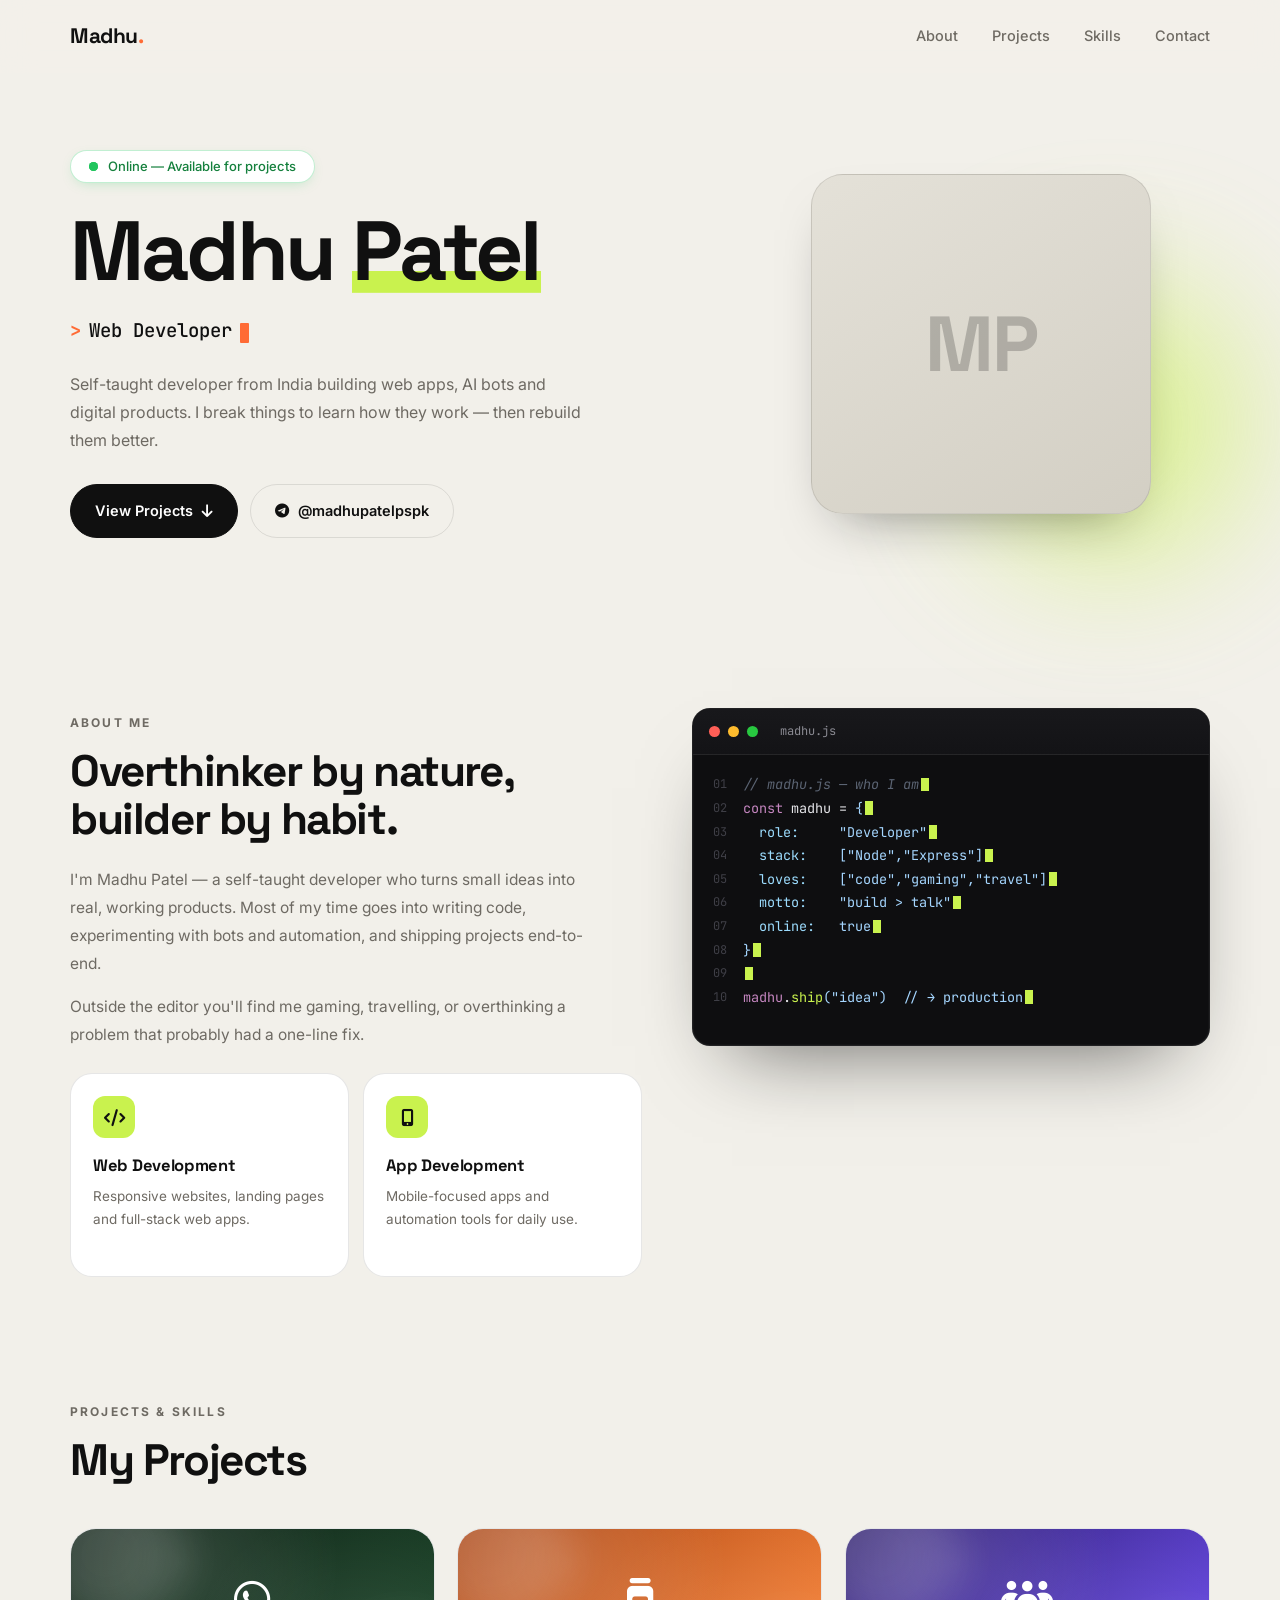
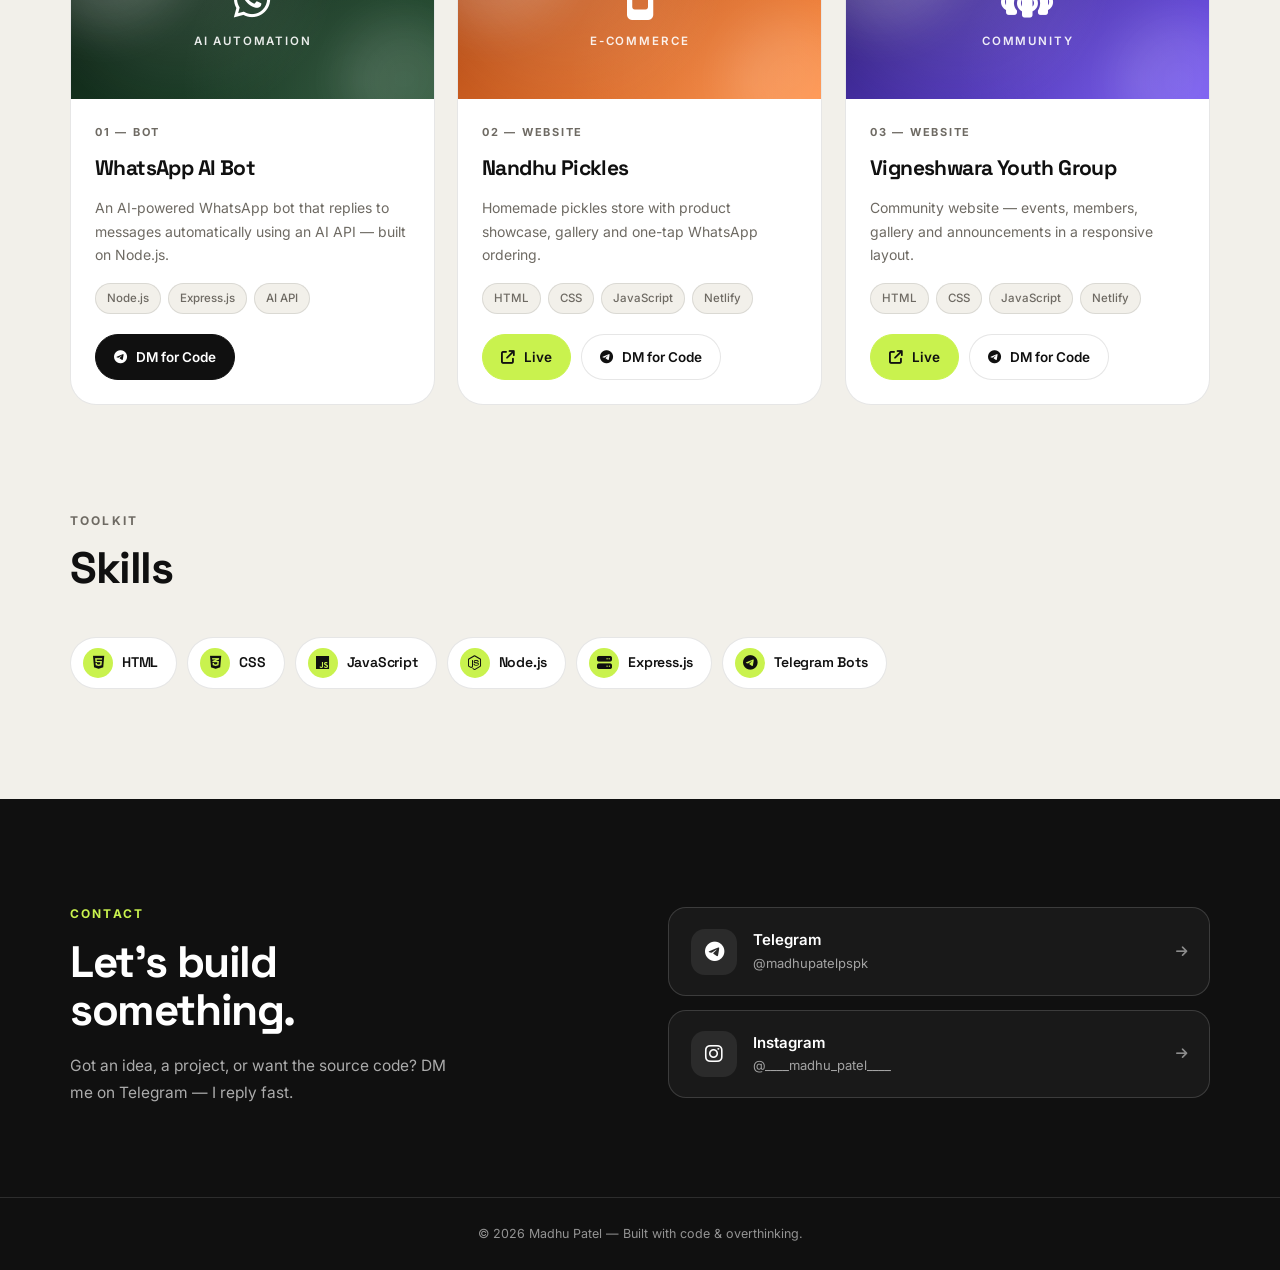
==== index.html @ 4709d191 "Add files via upload" ====
<!DOCTYPE html>
<html lang="en">
<head>
<meta charset="UTF-8">
<meta name="viewport" content="width=device-width, initial-scale=1.0, viewport-fit=cover">

<title>Madhu Patel — Developer & Creator</title>
<meta name="description" content="Madhu Patel — web & app developer from India. Overthinker, hacker, gamer, traveller.">
<meta name="theme-color" content="#0e0e10">

<meta property="og:title" content="Madhu Patel — Developer & Creator">
<meta property="og:description" content="Web & app developer. Overthinker, hacker, gamer, traveller.">
<meta property="og:type" content="website">
<meta name="twitter:card" content="summary_large_image">

<link rel="preconnect" href="https://fonts.googleapis.com">
<link rel="preconnect" href="https://fonts.gstatic.com" crossorigin>
<link href="https://fonts.googleapis.com/css2?family=Inter:wght@400;500;600&family=Space+Grotesk:wght@500;600;700&family=JetBrains+Mono:wght@400;500;700&display=swap" rel="stylesheet">
<link rel="stylesheet" href="https://cdnjs.cloudflare.com/ajax/libs/font-awesome/6.5.2/css/all.min.css">
<link rel="stylesheet" href="style.css">
</head>

<body>

<!-- ================= NAV ================= -->
<header class="nav" id="nav">
  <div class="container nav-inner">
    <a href="#home" class="brand">Madhu<span>.</span></a>

    <nav class="nav-links" aria-label="Main">
      <a href="#about">About</a>
      <a href="#projects">Projects</a>
      <a href="#skills">Skills</a>
      <a href="#contact">Contact</a>
    </nav>

    <button class="nav-toggle" id="navToggle" aria-label="Open menu" aria-expanded="false" aria-controls="mobileMenu">
      <span></span><span></span><span></span>
    </button>
  </div>

  <div class="mobile-menu" id="mobileMenu">
    <div class="container">
      <a href="#about">About</a>
      <a href="#projects">Projects</a>
      <a href="#skills">Skills</a>
      <a href="#contact">Contact</a>
    </div>
  </div>
</header>


<!-- ================= HERO ================= -->
<section class="hero" id="home">
  <div class="container hero-grid">

    <div class="hero-text">
      <span class="status">
        <span class="status-dot" aria-hidden="true"></span>
        <span class="status-text">Online — Available for projects</span>
      </span>

      <h1>Madhu <span class="mark">Patel</span></h1>

      <p class="typewriter-line">
        <span class="prompt">&gt;</span>
        <span class="typed" id="typed"></span><span class="caret" aria-hidden="true"></span>
      </p>

      <p class="bio">
        Self-taught developer from India building web apps, AI bots
        and digital products. I break things to learn how they work —
        then rebuild them better.
      </p>

      <div class="hero-actions">
        <a class="btn btn-primary" href="#projects">
          View Projects <i class="fa-solid fa-arrow-down" aria-hidden="true"></i>
        </a>
        <a class="btn btn-ghost" href="https://t.me/madhupatelpspk" target="_blank" rel="noopener noreferrer">
          <i class="fa-brands fa-telegram" aria-hidden="true"></i>
          @madhupatelpspk
        </a>
      </div>
    </div>

    <div class="hero-photo">
      <div class="photo-frame">
        <span class="photo-initials" aria-hidden="true">MP</span>
        <img src="profile.jpg" alt="Madhu Patel" onerror="this.remove()">
      </div>
      <span class="blob" aria-hidden="true"></span>
    </div>

  </div>
</section>


<!-- ================= ABOUT — EDITOR ILLUSION ================= -->
<section class="about" id="about">
  <div class="container about-grid">

    <div class="about-text">
      <span class="eyebrow">About Me</span>
      <h2>Overthinker by nature,<br>builder by habit.</h2>
      <p>
        I'm Madhu Patel — a self-taught developer who turns small ideas
        into real, working products. Most of my time goes into writing
        code, experimenting with bots and automation, and shipping
        projects end-to-end.
      </p>
      <p>
        Outside the editor you'll find me gaming, travelling, or
        overthinking a problem that probably had a one-line fix.
      </p>

      <div class="dev-cards">
        <div class="dev-card">
          <i class="fa-solid fa-code" aria-hidden="true"></i>
          <h3>Web Development</h3>
          <p>Responsive websites, landing pages and full-stack web apps.</p>
        </div>
        <div class="dev-card">
          <i class="fa-solid fa-mobile-screen-button" aria-hidden="true"></i>
          <h3>App Development</h3>
          <p>Mobile-focused apps and automation tools for daily use.</p>
        </div>
      </div>
    </div>

    <!-- Editor window -->
    <div class="editor" aria-hidden="true">
      <div class="editor-bar">
        <span class="dot red"></span>
        <span class="dot yellow"></span>
        <span class="dot green"></span>
        <span class="editor-file">madhu.js</span>
      </div>
      <div class="editor-body" id="editorBody">
        <!-- lines injected by JS -->
      </div>
    </div>

  </div>
</section>


<!-- ================= PROJECTS ================= -->
<section class="projects" id="projects">
  <div class="container">

    <div class="section-head">
      <span class="eyebrow">Projects &amp; Skills</span>
      <h2>My Projects</h2>
    </div>

    <div class="project-grid">

      <!-- 01 -->
      <article class="project-card tilt">
        <div class="project-preview preview-bot">
          <span class="orb orb-1" aria-hidden="true"></span>
          <span class="orb orb-2" aria-hidden="true"></span>
          <i class="fa-brands fa-whatsapp" aria-hidden="true"></i>
          <span class="preview-tag">AI Automation</span>
        </div>
        <div class="project-body">
          <span class="project-index">01 — BOT</span>
          <h3>WhatsApp AI Bot</h3>
          <p>
            An AI-powered WhatsApp bot that replies to messages
            automatically using an AI API — built on Node.js.
          </p>
          <div class="chips">
            <span>Node.js</span><span>Express.js</span><span>AI API</span>
          </div>
          <div class="project-actions">
            <a class="btn btn-sm btn-primary" href="https://t.me/madhupatelpspk" target="_blank" rel="noopener noreferrer">
              <i class="fa-brands fa-telegram" aria-hidden="true"></i> DM for Code
            </a>
          </div>
        </div>
      </article>

      <!-- 02 -->
      <article class="project-card tilt">
        <div class="project-preview preview-pickle">
          <span class="orb orb-1" aria-hidden="true"></span>
          <span class="orb orb-2" aria-hidden="true"></span>
          <i class="fa-solid fa-jar" aria-hidden="true"></i>
          <span class="preview-tag">E-Commerce</span>
        </div>
        <div class="project-body">
          <span class="project-index">02 — WEBSITE</span>
          <h3>Nandhu Pickles</h3>
          <p>
            Homemade pickles store with product showcase, gallery
            and one-tap WhatsApp ordering.
          </p>
          <div class="chips">
            <span>HTML</span><span>CSS</span><span>JavaScript</span><span>Netlify</span>
          </div>
          <div class="project-actions">
            <a class="btn btn-sm btn-lime" href="https://nandhupickles.netlify.app" target="_blank" rel="noopener noreferrer">
              <i class="fa-solid fa-arrow-up-right-from-square" aria-hidden="true"></i> Live
            </a>
            <a class="btn btn-sm" href="https://t.me/madhupatelpspk" target="_blank" rel="noopener noreferrer">
              <i class="fa-brands fa-telegram" aria-hidden="true"></i> DM for Code
            </a>
          </div>
        </div>
      </article>

      <!-- 03 -->
      <article class="project-card tilt">
        <div class="project-preview preview-vya">
          <span class="orb orb-1" aria-hidden="true"></span>
          <span class="orb orb-2" aria-hidden="true"></span>
          <i class="fa-solid fa-people-group" aria-hidden="true"></i>
          <span class="preview-tag">Community</span>
        </div>
        <div class="project-body">
          <span class="project-index">03 — WEBSITE</span>
          <h3>Vigneshwara Youth Group</h3>
          <p>
            Community website — events, members, gallery and
            announcements in a responsive layout.
          </p>
          <div class="chips">
            <span>HTML</span><span>CSS</span><span>JavaScript</span><span>Netlify</span>
          </div>
          <div class="project-actions">
            <a class="btn btn-sm btn-lime" href="https://teamvya.netlify.app" target="_blank" rel="noopener noreferrer">
              <i class="fa-solid fa-arrow-up-right-from-square" aria-hidden="true"></i> Live
            </a>
            <a class="btn btn-sm" href="https://t.me/madhupatelpspk" target="_blank" rel="noopener noreferrer">
              <i class="fa-brands fa-telegram" aria-hidden="true"></i> DM for Code
            </a>
          </div>
        </div>
      </article>

    </div>
  </div>
</section>


<!-- ================= SKILLS — COMPACT ================= -->
<section class="skills" id="skills">
  <div class="container">

    <div class="section-head">
      <span class="eyebrow">Toolkit</span>
      <h2>Skills</h2>
    </div>

    <div class="skill-row">
      <span class="skill-pill"><i class="fa-brands fa-html5" aria-hidden="true"></i> HTML</span>
      <span class="skill-pill"><i class="fa-brands fa-css3-alt" aria-hidden="true"></i> CSS</span>
      <span class="skill-pill"><i class="fa-brands fa-js" aria-hidden="true"></i> JavaScript</span>
      <span class="skill-pill"><i class="fa-brands fa-node-js" aria-hidden="true"></i> Node.js</span>
      <span class="skill-pill"><i class="fa-solid fa-server" aria-hidden="true"></i> Express.js</span>
      <span class="skill-pill"><i class="fa-brands fa-telegram" aria-hidden="true"></i> Telegram Bots</span>
    </div>

  </div>
</section>


<!-- ================= CONTACT ================= -->
<section class="contact-band" id="contact">
  <div class="container contact-grid">

    <div>
      <span class="eyebrow">Contact</span>
      <h2>Let's build<br>something.</h2>
      <p class="contact-sub">
        Got an idea, a project, or want the source code? DM me on
        Telegram — I reply fast.
      </p>
    </div>

    <div>
      <a class="contact-link" href="https://t.me/madhupatelpspk" target="_blank" rel="noopener noreferrer">
        <i class="fa-brands fa-telegram" aria-hidden="true"></i>
        <span class="contact-meta">
          <strong>Telegram</strong>
          <small>@madhupatelpspk</small>
        </span>
        <i class="fa-solid fa-arrow-right arrow" aria-hidden="true"></i>
      </a>

      <a class="contact-link" href="https://instagram.com/____madhu_patel____" target="_blank" rel="noopener noreferrer">
        <i class="fa-brands fa-instagram" aria-hidden="true"></i>
        <span class="contact-meta">
          <strong>Instagram</strong>
          <small>@____madhu_patel____</small>
        </span>
        <i class="fa-solid fa-arrow-right arrow" aria-hidden="true"></i>
      </a>
    </div>

  </div>

  <footer class="footer">
    <div class="container">
      © 2026 Madhu Patel — Built with code &amp; overthinking.
    </div>
  </footer>
</section>


<script>
/* ================= TYPEWRITER (Hero) ================= */
const typedEl = document.getElementById('typed');
const words = [
  'Web Developer',
  'App Builder',
  'Bot Creator',
  'Automation Nerd',
  'Gamer',
  'Traveller'
];
let wIdx = 0, cIdx = 0, deleting = false;

function typeLoop(){
  const word = words[wIdx];
  if (!deleting){
    typedEl.textContent = word.slice(0, ++cIdx);
    if (cIdx === word.length){
      deleting = true;
      setTimeout(typeLoop, 1400);
      return;
    }
  } else {
    typedEl.textContent = word.slice(0, --cIdx);
    if (cIdx === 0){
      deleting = false;
      wIdx = (wIdx + 1) % words.length;
    }
  }
  setTimeout(typeLoop, deleting ? 45 : 90);
}
typeLoop();


/* ================= EDITOR ILLUSION (About) ================= */
const editorBody = document.getElementById('editorBody');

const editorLines = [
  { type:'cmt',  text:'// madhu.js — who I am' },
  { type:'key',  text:'const', sym:' madhu', op:' = ', val:'{' },
  { type:'pln',  text:'  role:     ' , val:'"Developer"' },
  { type:'pln',  text:'  stack:    ' , val:'["Node","Express"]' },
  { type:'pln',  text:'  loves:    ' , val:'["code","gaming","travel"]' },
  { type:'pln',  text:'  motto:    ' , val:'"build > talk"' },
  { type:'pln',  text:'  online:   ' , val:'true' },
  { type:'val',  text:'}' },
  { type:'cmt',  text:'' },
  { type:'key',  text:'madhu', op:'.', fn:'ship', val:'("idea")  // → production' }
];

let li = 0;

function renderLine(line){
  const el = document.createElement('div');
  el.className = 'line';

  const gutter = document.createElement('span');
  gutter.className = 'gutter';
  gutter.textContent = String(li + 1).padStart(2, '0');
  el.appendChild(gutter);

  const code = document.createElement('span');
  code.className = 'code';

  if (line.type === 'cmt'){
    code.innerHTML = `<span class="c-cmt">${line.text}</span>`;
  } else if (line.type === 'key'){
    code.innerHTML = `<span class="c-key">${line.text}</span>${line.sym||''}${line.op||''}<span class="c-fn">${line.fn||''}</span>${line.val ? `<span class="c-val">${line.val}</span>` : ''}`;
  } else if (line.type === 'val'){
    code.innerHTML = `<span class="c-val">${line.text}</span>`;
  } else {
    code.innerHTML = `<span class="c-var">${line.text}</span>${line.val ? `<span class="c-val">${line.val}</span>` : ''}`;
  }

  el.appendChild(code);
  return el;
}

function typeEditor(){
  if (li >= editorLines.length){
    // restart after pause
    setTimeout(() => {
      editorBody.innerHTML = '';
      li = 0;
      typeEditor();
    }, 3200);
    return;
  }

  const line = editorLines[li];
  const el = renderLine({ ...line, text:'' });
  editorBody.appendChild(el);
  li++;

  const codeSpan = el.querySelector('.code');
  const fullHTML = renderLine(line).querySelector('.code').innerHTML;

  // type char by char (approx)
  let i = 0;
  const speed = line.type === 'cmt' ? 22 : 12;
  function tick(){
    if (i >= fullHTML.length){
      setTimeout(typeEditor, 120);
      return;
    }
    // skip over tags for smooth typing
    const next = fullHTML.indexOf('<', i);
    if (next === i){
      const end = fullHTML.indexOf('>', i);
      i = end + 1;
      codeSpan.innerHTML = fullHTML.slice(0, i);
    } else {
      i = (next === -1) ? fullHTML.length : next;
      codeSpan.innerHTML = fullHTML.slice(0, i);
    }
    setTimeout(tick, speed);
  }
  tick();
}
typeEditor();


/* ================= MOBILE MENU ================= */
const toggle = document.getElementById('navToggle');
const menu   = document.getElementById('mobileMenu');

toggle.addEventListener('click', () => {
  const open = menu.classList.toggle('open');
  toggle.classList.toggle('open', open);
  toggle.setAttribute('aria-expanded', open);
});

menu.querySelectorAll('a').forEach(link => {
  link.addEventListener('click', () => {
    menu.classList.remove('open');
    toggle.classList.remove('open');
    toggle.setAttribute('aria-expanded', 'false');
  });
});


/* ================= NAV SCROLL STATE ================= */
const nav = document.getElementById('nav');
const onScroll = () => nav.classList.toggle('scrolled', window.scrollY > 10);
window.addEventListener('scroll', onScroll, { passive: true });
onScroll();


/* ================= PROJECT CARD MOUSE TILT ================= */
const tilts = document.querySelectorAll('.tilt');
const isFine = window.matchMedia('(hover:hover) and (pointer:fine)').matches;

if (isFine){
  tilts.forEach(card => {
    card.addEventListener('mousemove', (e) => {
      const r = card.getBoundingClientRect();
      const x = (e.clientX - r.left) / r.width  - .5;
      const y = (e.clientY - r.top)  / r.height - .5;
      card.style.transform =
        `perspective(900px) rotateY(${x * 6}deg) rotateX(${-y * 6}deg) translateY(-6px)`;
    });
    card.addEventListener('mouseleave', () => {
      card.style.transform = '';
    });
  });
}
</script>

</body>
</html>
---- style.css ----
/* =========================================================
   Madhu Patel — Portfolio
   Theme: deep ink + warm cream + lime accent
   ========================================================= */

*,*::before,*::after{margin:0;padding:0;box-sizing:border-box}

:root{
  --bg:#f2f0ea;
  --surface:#ffffff;
  --ink:#101010;
  --ink-soft:#1a1a1c;
  --muted:#6e6a63;
  --line:rgba(16,16,16,.10);
  --lime:#c9f24e;
  --orange:#ff6b35;
  --violet:#6c4cf1;
  --green:#22c55e;
  --radius:22px;
  --shadow:0 26px 55px -30px rgba(16,16,16,.5);
  --ease:cubic-bezier(.22,.8,.28,1);
  --mono:'JetBrains Mono',ui-monospace,SFMono-Regular,Menlo,monospace;
}

html{scroll-behavior:smooth;-webkit-text-size-adjust:100%}

body{
  font-family:'Inter',system-ui,-apple-system,sans-serif;
  background:var(--bg);
  color:var(--ink);
  line-height:1.65;
  overflow-x:hidden;
  -webkit-font-smoothing:antialiased;
  -moz-osx-font-smoothing:grayscale;
}

img{max-width:100%;display:block}
a{color:inherit;text-decoration:none}
button{font:inherit;background:none;border:0;color:inherit;cursor:pointer}
ul{list-style:none}

::selection{background:var(--lime);color:var(--ink)}
:focus-visible{outline:2px solid var(--ink);outline-offset:3px;border-radius:8px}

.container{width:min(1140px,92%);margin-inline:auto}
section[id]{scroll-margin-top:90px}

/* ---------- Helpers ---------- */
.eyebrow{
  display:inline-block;
  font-size:12px;
  font-weight:700;
  letter-spacing:.18em;
  text-transform:uppercase;
  color:var(--muted);
  margin-bottom:14px;
}
.section-head{margin-bottom:44px;max-width:640px}
.section-head h2,
.about-text h2,
.contact-band h2{
  font-family:'Space Grotesk',sans-serif;
  font-weight:700;
  letter-spacing:-1.4px;
  line-height:1.1;
  font-size:clamp(28px,4.4vw,44px);
}

/* =========================================================
   NAVBAR
   ========================================================= */
.nav{
  position:fixed;top:0;left:0;right:0;z-index:1000;
  background:rgba(242,240,234,.85);
  backdrop-filter:blur(16px) saturate(160%);
  -webkit-backdrop-filter:blur(16px) saturate(160%);
  border-bottom:1px solid transparent;
  transition:border-color .3s var(--ease);
  padding-top:env(safe-area-inset-top);
}
.nav.scrolled{border-bottom-color:var(--line)}
.nav-inner{height:72px;display:flex;align-items:center;justify-content:space-between}

.brand{
  font-family:'Space Grotesk',sans-serif;
  font-size:21px;font-weight:700;letter-spacing:-.5px;
}
.brand span{color:var(--orange)}

.nav-links{display:flex;gap:34px}
.nav-links a{
  position:relative;font-size:14.5px;font-weight:500;color:var(--muted);
  transition:color .25s var(--ease);
}
.nav-links a::after{
  content:"";position:absolute;left:0;bottom:-5px;
  width:0;height:2px;background:var(--ink);border-radius:2px;
  transition:width .3s var(--ease);
}
.nav-links a:hover{color:var(--ink)}
.nav-links a:hover::after{width:100%}

.nav-toggle{
  display:none;width:44px;height:44px;border-radius:12px;
  border:1px solid var(--line);background:var(--surface);
  position:relative;-webkit-tap-highlight-color:transparent;
}
.nav-toggle span{
  position:absolute;left:12px;width:20px;height:2px;
  background:var(--ink);border-radius:2px;transition:.3s var(--ease);
}
.nav-toggle span:nth-child(1){top:16px}
.nav-toggle span:nth-child(2){top:21px}
.nav-toggle span:nth-child(3){top:26px}
.nav-toggle.open span:nth-child(1){top:21px;transform:rotate(45deg)}
.nav-toggle.open span:nth-child(2){opacity:0}
.nav-toggle.open span:nth-child(3){top:21px;transform:rotate(-45deg)}

.mobile-menu{
  display:none;border-top:1px solid var(--line);
  background:rgba(242,240,234,.98);padding:8px 0 16px;
}
.mobile-menu.open{display:block}
.mobile-menu a{
  display:block;padding:14px 0;font-size:16px;font-weight:500;
  border-bottom:1px solid var(--line);
}
.mobile-menu a:last-child{border-bottom:0}

/* =========================================================
   HERO
   ========================================================= */
.hero{padding:150px 0 90px}

.hero-grid{
  display:grid;grid-template-columns:1.15fr .85fr;
  gap:60px;align-items:center;
}

.status{
  display:inline-flex;align-items:center;gap:10px;
  padding:9px 18px;border:1px solid rgba(34,197,94,.28);
  border-radius:999px;background:#fff;
  font-size:13px;font-weight:500;color:#15803d;
  margin-bottom:26px;
  box-shadow:0 4px 14px -6px rgba(34,197,94,.35);
}
.status-dot{
  position:relative;width:9px;height:9px;border-radius:50%;
  background:var(--green);flex-shrink:0;
}
.status-dot::after{
  content:"";position:absolute;inset:0;border-radius:50%;
  background:var(--green);
  animation:ping 1.8s cubic-bezier(0,0,.2,1) infinite;
}
@keyframes ping{
  0%{transform:scale(1);opacity:.7}
  75%,100%{transform:scale(2.6);opacity:0}
}
.status-text{line-height:1;white-space:nowrap}

.hero h1{
  font-family:'Space Grotesk',sans-serif;
  font-size:clamp(44px,8vw,84px);
  font-weight:700;line-height:1;letter-spacing:-3px;
}
.mark{
  background-image:linear-gradient(var(--lime),var(--lime));
  background-repeat:no-repeat;
  background-size:100% .26em;
  background-position:0 86%;
  padding-right:2px;
}

/* ---------- Typewriter line ---------- */
.typewriter-line{
  margin-top:22px;
  font-family:var(--mono);
  font-size:clamp(15px,2.2vw,19px);
  font-weight:500;
  color:var(--ink);
  display:flex;align-items:center;gap:8px;
  min-height:1.5em;
}
.typewriter-line .prompt{color:var(--orange);font-weight:700}
.typed{color:var(--ink)}
.caret{
  display:inline-block;width:9px;height:1.05em;
  background:var(--orange);border-radius:1px;
  animation:blink 1s step-end infinite;
  translate:0 2px;
}
@keyframes blink{
  0%,50%{opacity:1}
  51%,100%{opacity:0}
}

.bio{
  margin-top:24px;max-width:520px;color:var(--muted);
  font-size:16px;line-height:1.75;
}

.hero-actions{display:flex;flex-wrap:wrap;gap:12px;margin-top:30px}

/* ---------- Buttons ---------- */
.btn{
  display:inline-flex;align-items:center;justify-content:center;gap:9px;
  padding:14px 24px;border-radius:999px;
  border:1px solid var(--line);background:var(--surface);
  color:var(--ink);font-size:14.5px;font-weight:600;
  transition:.28s var(--ease);
  -webkit-tap-highlight-color:transparent;
}
.btn:hover{transform:translateY(-3px);box-shadow:var(--shadow)}
.btn:active{transform:translateY(-1px)}
.btn-primary{background:var(--ink);color:#fff;border-color:var(--ink)}
.btn-lime{background:var(--lime);color:var(--ink);border-color:var(--lime)}
.btn-ghost{background:transparent}
.btn-sm{padding:11px 18px;font-size:13.5px}

/* ---------- Photo ---------- */
.hero-photo{position:relative;display:grid;place-items:center}
.photo-frame{
  position:relative;width:100%;max-width:340px;aspect-ratio:1/1;
  border-radius:32px;overflow:hidden;
  background:linear-gradient(150deg,#e4e1d8,#d3cfc4);
  border:1px solid var(--line);box-shadow:var(--shadow);z-index:2;
}
.photo-frame img{
  position:relative;z-index:2;width:100%;height:100%;object-fit:cover;
}
.photo-initials{
  position:absolute;inset:0;display:grid;place-items:center;
  font-family:'Space Grotesk',sans-serif;
  font-size:78px;font-weight:700;
  color:rgba(16,16,16,.22);letter-spacing:-2px;z-index:1;
}
.blob{
  position:absolute;width:280px;height:280px;
  right:-40px;bottom:-50px;background:var(--lime);
  border-radius:50%;filter:blur(70px);opacity:.55;z-index:1;
}

/* =========================================================
   ABOUT + EDITOR
   ========================================================= */
.about{padding:80px 0 100px}

.about-grid{
  display:grid;grid-template-columns:1.05fr .95fr;
  gap:50px;align-items:start;
}

.about-text h2{margin-bottom:22px}
.about-text p{
  color:var(--muted);margin-bottom:16px;
  font-size:15.5px;line-height:1.8;max-width:520px;
}
.about-text p:last-of-type{margin-bottom:24px}

.dev-cards{display:grid;grid-template-columns:1fr 1fr;gap:14px}

.dev-card{
  background:var(--surface);border:1px solid var(--line);
  border-radius:var(--radius);padding:22px;
  transition:.32s var(--ease);
}
.dev-card:hover{
  transform:translateY(-6px);box-shadow:var(--shadow);
  border-color:rgba(16,16,16,.22);
}
.dev-card i{
  width:42px;height:42px;display:grid;place-items:center;
  border-radius:12px;background:var(--lime);color:var(--ink);
  font-size:17px;margin-bottom:14px;
}
.dev-card h3{
  font-family:'Space Grotesk',sans-serif;
  font-size:16.5px;letter-spacing:-.3px;margin-bottom:6px;
}
.dev-card p{color:var(--muted);font-size:13.5px;line-height:1.65}

/* ---------- Editor window ---------- */
.editor{
  border-radius:18px;
  background:#0e0e10;
  border:1px solid rgba(255,255,255,.08);
  box-shadow:0 40px 80px -40px rgba(0,0,0,.6), 0 0 0 1px rgba(255,255,255,.02) inset;
  overflow:hidden;
  font-family:var(--mono);
  font-size:13.5px;
  line-height:1.75;
  position:relative;
}

.editor-bar{
  display:flex;align-items:center;gap:8px;
  padding:12px 16px;
  background:linear-gradient(180deg,#18181b,#131316);
  border-bottom:1px solid rgba(255,255,255,.06);
}
.editor-bar .dot{width:11px;height:11px;border-radius:50%}
.editor-bar .red{background:#ff5f57}
.editor-bar .yellow{background:#febc2e}
.editor-bar .green{background:#28c840}
.editor-file{
  margin-left:14px;font-size:12px;color:#8a8a92;
  font-family:var(--mono);
}

.editor-body{
  padding:18px 20px 22px;
  min-height:290px;
  color:#e6e6ea;
  overflow:hidden;
}
.editor-body .line{
  display:flex;gap:16px;
  white-space:pre-wrap;word-break:break-word;
}
.editor-body .gutter{
  color:#3f3f47;user-select:none;flex-shrink:0;
  font-size:12px;line-height:1.85;
}
.editor-body .code{color:#e6e6ea;flex:1}

/* token colors */
.c-cmt{color:#5b6473;font-style:italic}
.c-key{color:#c586c0}
.c-fn {color:#c9f24e}
.c-val{color:#a5d6ff}
.c-var{color:#9cdcfe}

/* blinking cursor inside editor */
.editor-body .code::after{
  content:"";
  display:inline-block;width:8px;height:1em;
  background:#c9f24e;margin-left:2px;
  vertical-align:-2px;
  animation:blink 1s step-end infinite;
}

/* =========================================================
   PROJECTS
   ========================================================= */
.projects{padding:20px 0 100px}

.project-grid{
  display:grid;
  grid-template-columns:repeat(auto-fit,minmax(300px,1fr));
  gap:22px;
}

.project-card{
  display:flex;flex-direction:column;
  background:var(--surface);
  border:1px solid var(--line);
  border-radius:26px;overflow:hidden;
  transition:transform .35s var(--ease), box-shadow .35s var(--ease), border-color .35s var(--ease);
  will-change:transform;
}
.project-card:hover{
  box-shadow:var(--shadow);
  border-color:rgba(16,16,16,.2);
}

/* ---------- Animated preview ---------- */
.project-preview{
  height:170px;
  display:flex;flex-direction:column;
  align-items:center;justify-content:center;
  gap:12px;color:#fff;
  position:relative;overflow:hidden;
  isolation:isolate;
}
.preview-bot    {background:linear-gradient(140deg,#0d1f14,#1e4a2c)}
.preview-pickle {background:linear-gradient(140deg,#a8410f,#ff8a3d)}
.preview-vya    {background:linear-gradient(140deg,#2a1a6b,#6c4cf1)}

.project-preview i{
  font-size:42px;position:relative;z-index:3;
  animation:float 3.4s ease-in-out infinite;
}
.preview-tag{
  position:relative;z-index:3;
  font-size:11.5px;font-weight:600;
  letter-spacing:.16em;text-transform:uppercase;
  opacity:.9;
}

/* animated orbs */
.orb{
  position:absolute;border-radius:50%;
  filter:blur(22px);opacity:.55;
  pointer-events:none;z-index:1;
}
.orb-1{
  width:150px;height:150px;background:rgba(255,255,255,.32);
  top:-50px;left:-40px;
  animation:floatA 8s ease-in-out infinite;
}
.orb-2{
  width:120px;height:120px;background:rgba(255,255,255,.20);
  bottom:-40px;right:-30px;
  animation:floatB 7s ease-in-out infinite;
}
.project-preview::before{
  content:"";position:absolute;inset:0;z-index:2;
  background:
    radial-gradient(circle at 30% 20%, rgba(255,255,255,.14), transparent 55%),
    radial-gradient(circle at 80% 90%, rgba(255,255,255,.10), transparent 55%);
}

@keyframes float{
  0%,100%{transform:translateY(0)}
  50%{transform:translateY(-6px)}
}
@keyframes floatA{
  0%,100%{transform:translate(0,0) scale(1)}
  50%{transform:translate(24px,18px) scale(1.14)}
}
@keyframes floatB{
  0%,100%{transform:translate(0,0) scale(1)}
  50%{transform:translate(-22px,-16px) scale(1.1)}
}

.project-body{
  padding:24px;display:flex;flex-direction:column;flex:1;
}
.project-index{
  font-size:11px;font-weight:700;letter-spacing:.16em;
  text-transform:uppercase;color:var(--muted);
}
.project-body h3{
  font-family:'Space Grotesk',sans-serif;
  font-size:21px;letter-spacing:-.6px;margin:10px 0;
}
.project-body p{
  color:var(--muted);font-size:14px;line-height:1.7;
  margin-bottom:16px;
}

.chips{display:flex;flex-wrap:wrap;gap:7px;margin-bottom:20px}
.chips span{
  padding:5px 11px;border-radius:999px;
  background:var(--bg);border:1px solid var(--line);
  font-size:11.5px;font-weight:500;color:var(--muted);
}

.project-actions{
  display:flex;flex-wrap:wrap;gap:10px;margin-top:auto;
}

/* =========================================================
   SKILLS — COMPACT PILLS
   ========================================================= */
.skills{padding:0 0 110px}

.skill-row{
  display:flex;flex-wrap:wrap;gap:10px;
}

.skill-pill{
  display:inline-flex;align-items:center;gap:9px;
  padding:10px 18px 10px 12px;
  background:var(--surface);
  border:1px solid var(--line);
  border-radius:999px;
  font-family:'Space Grotesk',sans-serif;
  font-size:14px;font-weight:600;
  letter-spacing:-.2px;
  color:var(--ink);
  transition:.28s var(--ease);
  -webkit-tap-highlight-color:transparent;
}
.skill-pill i{
  width:30px;height:30px;
  display:grid;place-items:center;
  border-radius:50%;
  background:var(--lime);color:var(--ink);
  font-size:15px;
  transition:.28s var(--ease);
}
.skill-pill:hover{
  transform:translateY(-3px);
  border-color:rgba(16,16,16,.25);
  box-shadow:0 14px 30px -18px rgba(16,16,16,.5);
}
.skill-pill:hover i{transform:rotate(-10deg) scale(1.08)}

/* =========================================================
   CONTACT
   ========================================================= */
.contact-band{background:var(--ink);color:#fff;padding:100px 0 0}
.contact-band .eyebrow{color:var(--lime)}
.contact-band h2{margin-bottom:18px}
.contact-sub{
  color:rgba(255,255,255,.65);max-width:380px;
  font-size:15.5px;line-height:1.75;
}

.contact-grid{
  display:grid;grid-template-columns:1fr 1fr;
  gap:56px;align-items:center;padding-bottom:90px;
}

.contact-link{
  display:flex;align-items:center;gap:16px;
  padding:20px 22px;
  border:1px solid rgba(255,255,255,.15);
  border-radius:18px;background:rgba(255,255,255,.04);
  transition:.3s var(--ease);
  -webkit-tap-highlight-color:transparent;
}
.contact-link + .contact-link{margin-top:14px}
.contact-link > i:first-child{
  width:46px;height:46px;flex-shrink:0;
  display:grid;place-items:center;border-radius:14px;
  background:rgba(255,255,255,.08);font-size:20px;
  transition:.3s var(--ease);
}
.contact-meta{display:flex;flex-direction:column;flex:1;min-width:0}
.contact-meta strong{font-size:15px;font-weight:600}
.contact-meta small{
  color:rgba(255,255,255,.6);font-size:13px;
  overflow:hidden;text-overflow:ellipsis;white-space:nowrap;
}
.contact-link .arrow{
  font-size:13px;opacity:.5;transition:.3s var(--ease);
}
.contact-link:hover{
  background:var(--lime);border-color:var(--lime);
  color:var(--ink);transform:translateX(6px);
}
.contact-link:hover > i:first-child{background:rgba(16,16,16,.1)}
.contact-link:hover .contact-meta small{color:rgba(16,16,16,.7)}
.contact-link:hover .arrow{opacity:1;transform:translateX(3px)}

.footer{
  border-top:1px solid rgba(255,255,255,.12);
  padding:26px 0 calc(26px + env(safe-area-inset-bottom));
  text-align:center;font-size:12.5px;
  color:rgba(255,255,255,.55);
}

/* =========================================================
   RESPONSIVE
   ========================================================= */
@media (max-width:980px){
  .hero{padding:130px 0 70px}
  .hero-grid{grid-template-columns:1fr;gap:44px}
  .hero-photo{order:-1}
  .photo-frame{max-width:260px;border-radius:26px}
  .photo-initials{font-size:64px}
  .blob{width:220px;height:220px;right:-30px;bottom:-40px}
  .hero h1{letter-spacing:-2px}
  .bio{font-size:15.5px}

  .about{padding:60px 0 80px}
  .about-grid{grid-template-columns:1fr;gap:36px}

  .contact-grid{grid-template-columns:1fr;gap:36px;padding-bottom:70px}
  .contact-sub{max-width:none}
}

@media (max-width:820px){
  .nav-links{display:none}
  .nav-toggle{display:block}
  .section-head h2,
  .about-text h2,
  .contact-band h2{letter-spacing:-1px}
}

@media (max-width:560px){
  .container{width:92%}

  .hero{padding:112px 0 56px}
  .hero-grid{gap:34px}
  .hero h1{font-size:44px;letter-spacing:-1.8px}
  .hero-actions{flex-direction:column;align-items:stretch}
  .hero-actions .btn{width:100%}

  .status{font-size:12px;padding:8px 15px;margin-bottom:20px}
  .status-text{font-size:11.5px}

  .typewriter-line{font-size:15px;margin-top:18px}
  .bio{font-size:15px;margin-top:20px}

  .section-head h2,
  .about-text h2,
  .contact-band h2{font-size:28px}
  .eyebrow{font-size:11px}
  .section-head{margin-bottom:32px}

  .about{padding:56px 0 64px}
  .about-text p{font-size:15px}
  .dev-cards{grid-template-columns:1fr}

  /* smaller editor on mobile */
  .editor{font-size:12px;border-radius:14px}
  .editor-body{padding:14px 14px 18px;min-height:250px}
  .editor-body .gutter{font-size:11px;gap:10px}
  .editor-body .line{gap:10px}
  .editor-bar{padding:10px 12px}
  .editor-bar .dot{width:9px;height:9px}
  .editor-file{font-size:11px;margin-left:10px}

  .projects{padding:0 0 64px}
  .project-grid{gap:16px}
  .project-preview{height:140px}
  .project-preview i{font-size:36px}
  .project-body{padding:20px}
  .project-body h3{font-size:19px}
  .project-body p{font-size:13.5px}
  .project-actions{flex-direction:column}
  .project-actions .btn{width:100%}

  .skills{padding:0 0 72px}
  .skill-row{gap:8px}
  .skill-pill{font-size:13px;padding:8px 15px 8px 10px;gap:8px}
  .skill-pill i{width:26px;height:26px;font-size:13px}

  .contact-band{padding:72px 0 0}
  .contact-link{padding:18px}
  .contact-meta strong{font-size:14.5px}
  .contact-meta small{font-size:12.5px}

  .footer{font-size:12px}
}

@media (max-width:380px){
  .hero h1{font-size:38px}
  .hero-actions .btn{padding:13px 20px;font-size:14px}
  .typewriter-line{font-size:14px}
  .skill-pill{font-size:12.5px;padding:7px 13px 7px 9px}
  .skill-pill i{width:24px;height:24px;font-size:12px}
}

/* =========================================================
   REDUCED MOTION
   ========================================================= */
@media (prefers-reduced-motion: reduce){
  *,*::before,*::after{
    animation-duration:.01ms !important;
    animation-iteration-count:1 !important;
    transition-duration:.01ms !important;
    scroll-behavior:auto !important;
  }
  .caret,
  .editor-body .code::after,
  .project-preview i,
  .orb,
  .status-dot::after{animation:none !important}
}
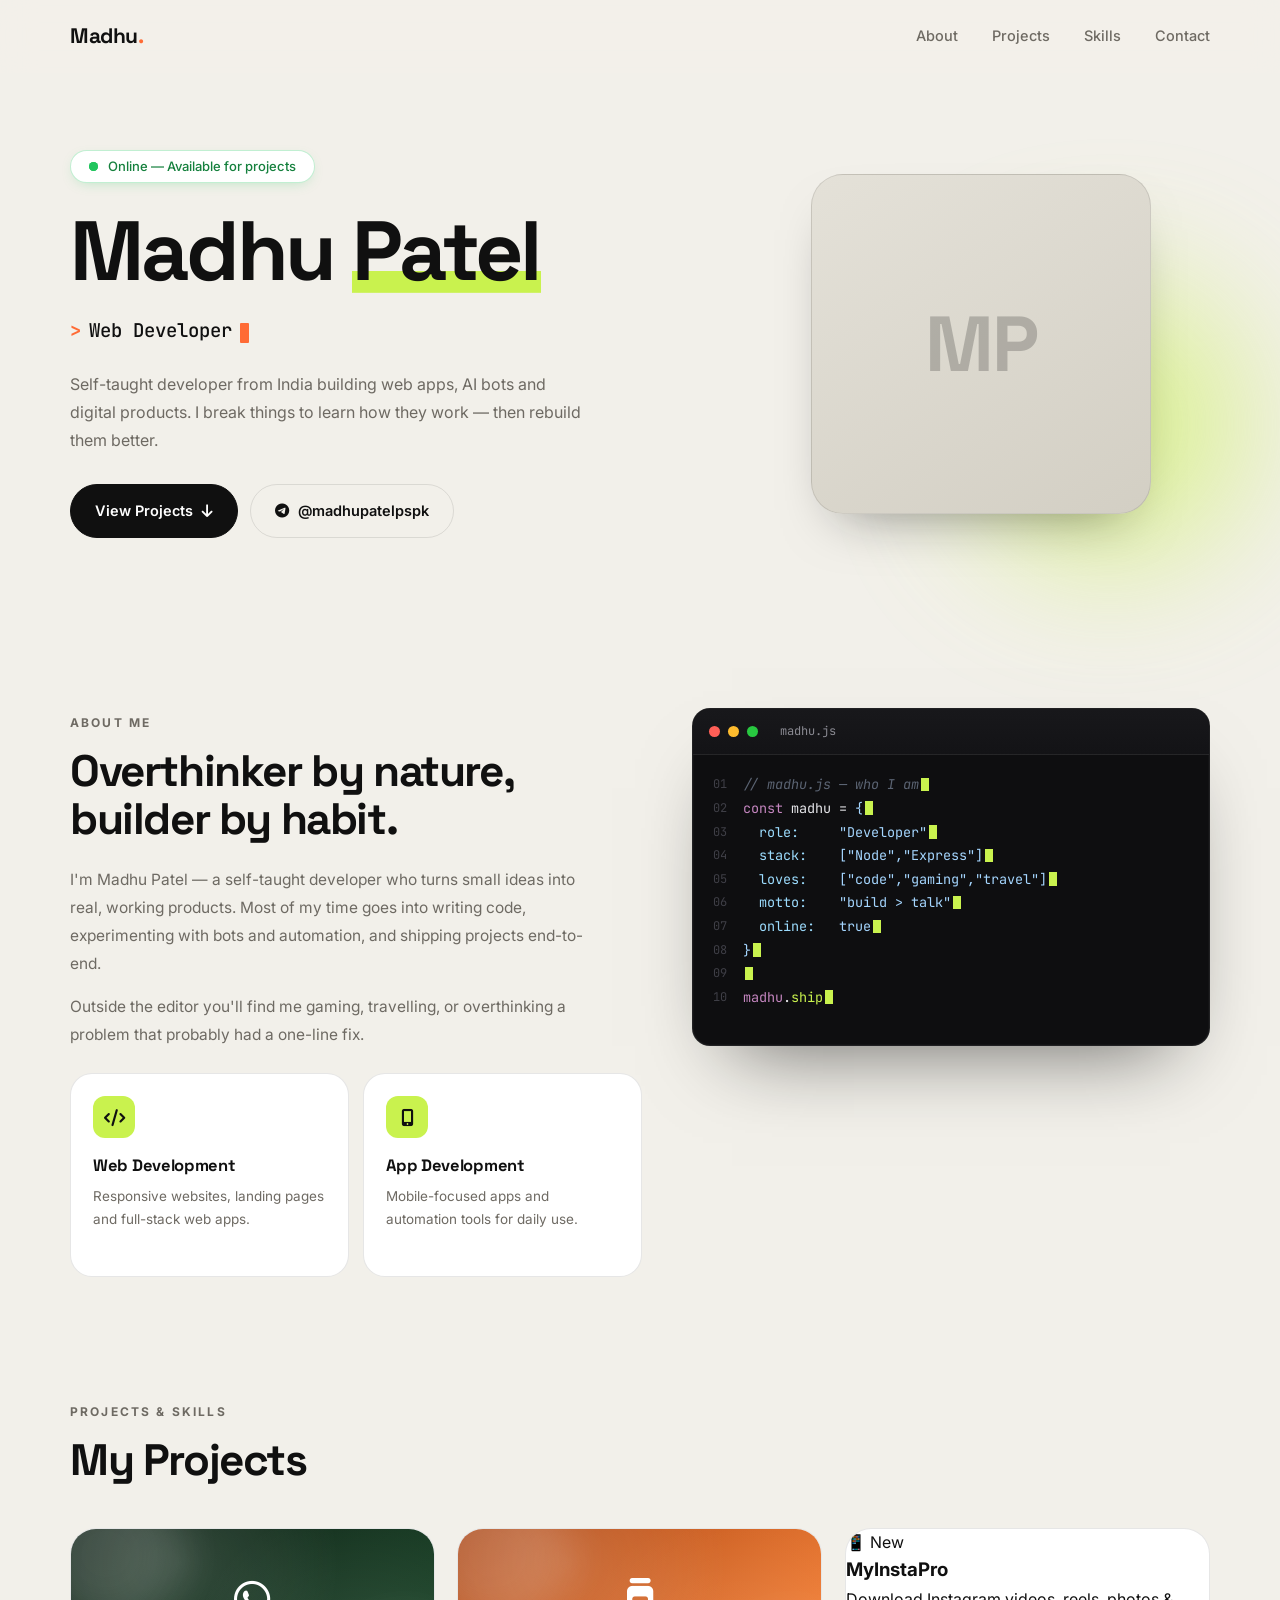
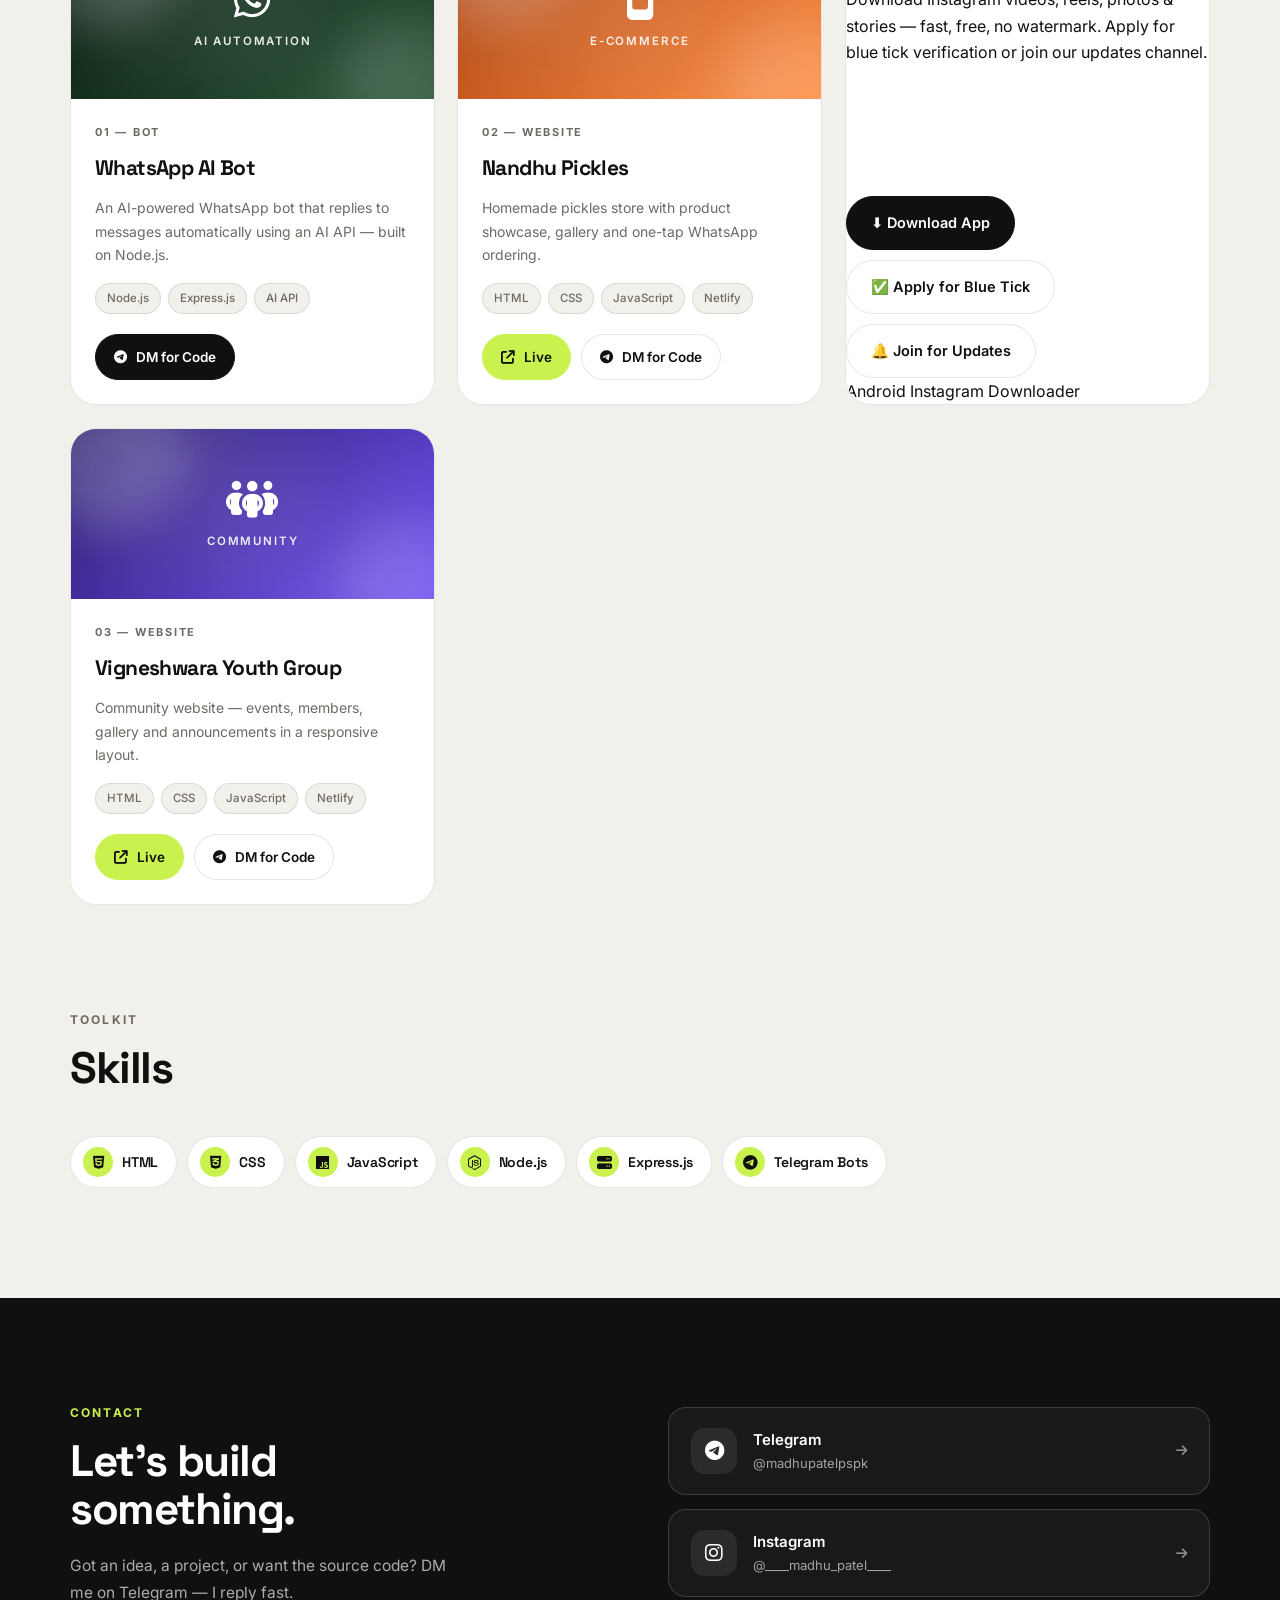
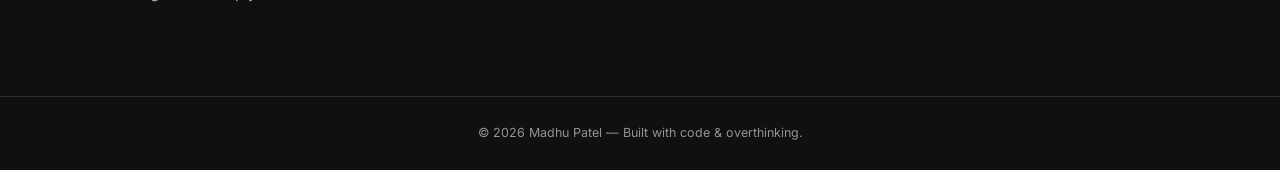
==== commit b9c7cddc: "Update index.html" ====
--- a/index.html
+++ b/index.html
@@ -210,8 +210,45 @@
           </div>
         </div>
       </article>
-
-      <!-- 03 -->
+     <!-- 03 -->
+      <!-- MyInstaPro Project -->
+<div class="project-card featured">
+  <div class="project-badge">📱 New</div>
+  <h3>MyInstaPro</h3>
+  <p class="project-desc">
+    Download Instagram videos, reels, photos & stories — fast, free, no watermark.
+    Apply for blue tick verification or join our updates channel.
+  </p>
+
+  <div class="project-actions">
+    <a href="https://your-apk-link.com/myinstapro.apk" 
+       class="btn btn-primary" 
+       target="_blank" 
+       rel="noopener">
+      ⬇️ Download App
+    </a>
+    <a href="https://t.me/madhupatelpspk" 
+       class="btn btn-verified" 
+       target="_blank" 
+       rel="noopener">
+      ✅ Apply for Blue Tick
+    </a>
+    <a href="https://t.me/madhupatelpspk" 
+       class="btn btn-updates" 
+       target="_blank" 
+       rel="noopener">
+      🔔 Join for Updates
+    </a>
+  </div>
+
+  <div class="project-tags">
+    <span>Android</span>
+    <span>Instagram</span>
+    <span>Downloader</span>
+  </div>
+</div>
+      
+      <!-- 04 -->
       <article class="project-card tilt">
         <div class="project-preview preview-vya">
           <span class="orb orb-1" aria-hidden="true"></span>
@@ -479,4 +516,4 @@
 </script>
 
 </body>
-</html>+</html>
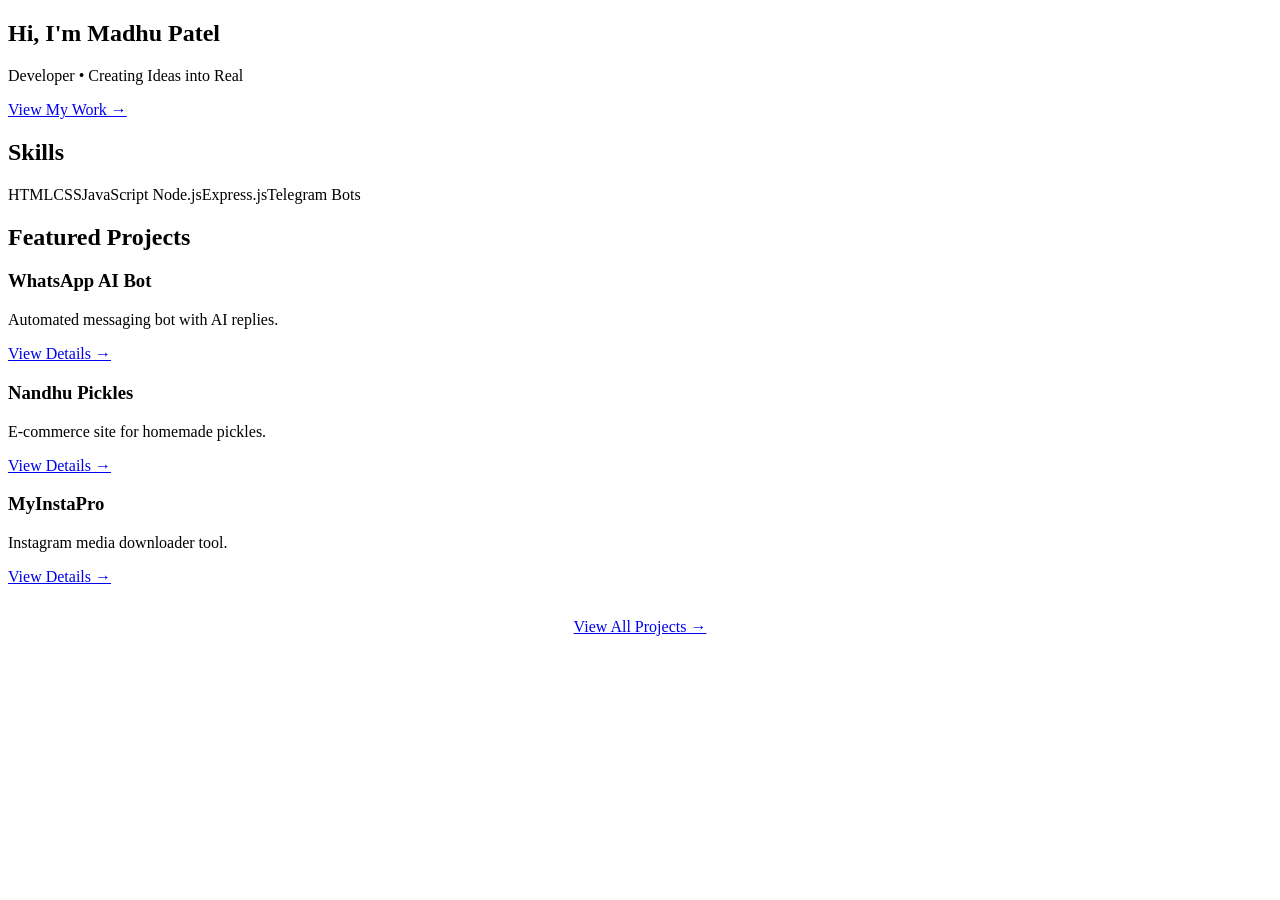
==== commit 7a0051cd: "Revamp index.html for portfolio update Updated the structure and content of the portfolio page, incl" ====
--- a/index.html
+++ b/index.html
@@ -1,519 +1,60 @@
 <!DOCTYPE html>
 <html lang="en">
 <head>
-<meta charset="UTF-8">
-<meta name="viewport" content="width=device-width, initial-scale=1.0, viewport-fit=cover">
+  <meta charset="UTF-8" />
+  <meta name="viewport" content="width=device-width, initial-scale=1.0" />
+  <title>Madhu Patel — Portfolio</title>
+  <meta name="description" content="Self-taught developer building real products." />
+  <link rel="stylesheet" href="css/style.css" />
+</head>
+<body>
+  <!-- Navbar auto-injected -->
+  <div id="navbar-mount"></div>
 
-<title>Madhu Patel — Developer & Creator</title>
-<meta name="description" content="Madhu Patel — web & app developer from India. Overthinker, hacker, gamer, traveller.">
-<meta name="theme-color" content="#0e0e10">
+  <!-- HERO SECTION -->
+  <section class="hero">
+    <h1>Hi, I'm <span>Madhu Patel</span></h1>
+    <p class="typewriter">Developer • Creating Ideas into Real</p>
+    <a href="projects.html" class="btn-primary">View My Work →</a>
+  </section>
 
-<meta property="og:title" content="Madhu Patel — Developer & Creator">
-<meta property="og:description" content="Web & app developer. Overthinker, hacker, gamer, traveller.">
-<meta property="og:type" content="website">
-<meta name="twitter:card" content="summary_large_image">
+  <!-- SKILLS PREVIEW -->
+  <section class="skills-preview">
+    <h2>Skills</h2>
+    <div class="skills-grid">
+      <span>HTML</span><span>CSS</span><span>JavaScript</span>
+      <span>Node.js</span><span>Express.js</span><span>Telegram Bots</span>
+    </div>
+  </section>
 
-<link rel="preconnect" href="https://fonts.googleapis.com">
-<link rel="preconnect" href="https://fonts.gstatic.com" crossorigin>
-<link href="https://fonts.googleapis.com/css2?family=Inter:wght@400;500;600&family=Space+Grotesk:wght@500;600;700&family=JetBrains+Mono:wght@400;500;700&display=swap" rel="stylesheet">
-<link rel="stylesheet" href="https://cdnjs.cloudflare.com/ajax/libs/font-awesome/6.5.2/css/all.min.css">
-<link rel="stylesheet" href="style.css">
-</head>
+  <!-- FEATURED PROJECTS (3 preview cards) -->
+  <section class="featured-projects">
+    <h2>Featured Projects</h2>
+    <div class="projects-grid">
+      <article class="project-card">
+        <h3>WhatsApp AI Bot</h3>
+        <p>Automated messaging bot with AI replies.</p>
+        <a href="projects/whatsapp-bot.html" class="btn-secondary">View Details →</a>
+      </article>
+      <article class="project-card">
+        <h3>Nandhu Pickles</h3>
+        <p>E-commerce site for homemade pickles.</p>
+        <a href="projects/nandhu-pickles.html" class="btn-secondary">View Details →</a>
+      </article>
+      <article class="project-card">
+        <h3>MyInstaPro</h3>
+        <p>Instagram media downloader tool.</p>
+        <a href="projects/myinstapro.html" class="btn-secondary">View Details →</a>
+      </article>
+    </div>
+    <div style="text-align:center; margin-top:2rem;">
+      <a href="projects.html" class="btn-primary">View All Projects →</a>
+    </div>
+  </section>
 
-<body>
+  <!-- Footer auto-injected -->
+  <div id="footer-mount"></div>
 
-<!-- ================= NAV ================= -->
-<header class="nav" id="nav">
-  <div class="container nav-inner">
-    <a href="#home" class="brand">Madhu<span>.</span></a>
-
-    <nav class="nav-links" aria-label="Main">
-      <a href="#about">About</a>
-      <a href="#projects">Projects</a>
-      <a href="#skills">Skills</a>
-      <a href="#contact">Contact</a>
-    </nav>
-
-    <button class="nav-toggle" id="navToggle" aria-label="Open menu" aria-expanded="false" aria-controls="mobileMenu">
-      <span></span><span></span><span></span>
-    </button>
-  </div>
-
-  <div class="mobile-menu" id="mobileMenu">
-    <div class="container">
-      <a href="#about">About</a>
-      <a href="#projects">Projects</a>
-      <a href="#skills">Skills</a>
-      <a href="#contact">Contact</a>
-    </div>
-  </div>
-</header>
-
-
-<!-- ================= HERO ================= -->
-<section class="hero" id="home">
-  <div class="container hero-grid">
-
-    <div class="hero-text">
-      <span class="status">
-        <span class="status-dot" aria-hidden="true"></span>
-        <span class="status-text">Online — Available for projects</span>
-      </span>
-
-      <h1>Madhu <span class="mark">Patel</span></h1>
-
-      <p class="typewriter-line">
-        <span class="prompt">&gt;</span>
-        <span class="typed" id="typed"></span><span class="caret" aria-hidden="true"></span>
-      </p>
-
-      <p class="bio">
-        Self-taught developer from India building web apps, AI bots
-        and digital products. I break things to learn how they work —
-        then rebuild them better.
-      </p>
-
-      <div class="hero-actions">
-        <a class="btn btn-primary" href="#projects">
-          View Projects <i class="fa-solid fa-arrow-down" aria-hidden="true"></i>
-        </a>
-        <a class="btn btn-ghost" href="https://t.me/madhupatelpspk" target="_blank" rel="noopener noreferrer">
-          <i class="fa-brands fa-telegram" aria-hidden="true"></i>
-          @madhupatelpspk
-        </a>
-      </div>
-    </div>
-
-    <div class="hero-photo">
-      <div class="photo-frame">
-        <span class="photo-initials" aria-hidden="true">MP</span>
-        <img src="profile.jpg" alt="Madhu Patel" onerror="this.remove()">
-      </div>
-      <span class="blob" aria-hidden="true"></span>
-    </div>
-
-  </div>
-</section>
-
-
-<!-- ================= ABOUT — EDITOR ILLUSION ================= -->
-<section class="about" id="about">
-  <div class="container about-grid">
-
-    <div class="about-text">
-      <span class="eyebrow">About Me</span>
-      <h2>Overthinker by nature,<br>builder by habit.</h2>
-      <p>
-        I'm Madhu Patel — a self-taught developer who turns small ideas
-        into real, working products. Most of my time goes into writing
-        code, experimenting with bots and automation, and shipping
-        projects end-to-end.
-      </p>
-      <p>
-        Outside the editor you'll find me gaming, travelling, or
-        overthinking a problem that probably had a one-line fix.
-      </p>
-
-      <div class="dev-cards">
-        <div class="dev-card">
-          <i class="fa-solid fa-code" aria-hidden="true"></i>
-          <h3>Web Development</h3>
-          <p>Responsive websites, landing pages and full-stack web apps.</p>
-        </div>
-        <div class="dev-card">
-          <i class="fa-solid fa-mobile-screen-button" aria-hidden="true"></i>
-          <h3>App Development</h3>
-          <p>Mobile-focused apps and automation tools for daily use.</p>
-        </div>
-      </div>
-    </div>
-
-    <!-- Editor window -->
-    <div class="editor" aria-hidden="true">
-      <div class="editor-bar">
-        <span class="dot red"></span>
-        <span class="dot yellow"></span>
-        <span class="dot green"></span>
-        <span class="editor-file">madhu.js</span>
-      </div>
-      <div class="editor-body" id="editorBody">
-        <!-- lines injected by JS -->
-      </div>
-    </div>
-
-  </div>
-</section>
-
-
-<!-- ================= PROJECTS ================= -->
-<section class="projects" id="projects">
-  <div class="container">
-
-    <div class="section-head">
-      <span class="eyebrow">Projects &amp; Skills</span>
-      <h2>My Projects</h2>
-    </div>
-
-    <div class="project-grid">
-
-      <!-- 01 -->
-      <article class="project-card tilt">
-        <div class="project-preview preview-bot">
-          <span class="orb orb-1" aria-hidden="true"></span>
-          <span class="orb orb-2" aria-hidden="true"></span>
-          <i class="fa-brands fa-whatsapp" aria-hidden="true"></i>
-          <span class="preview-tag">AI Automation</span>
-        </div>
-        <div class="project-body">
-          <span class="project-index">01 — BOT</span>
-          <h3>WhatsApp AI Bot</h3>
-          <p>
-            An AI-powered WhatsApp bot that replies to messages
-            automatically using an AI API — built on Node.js.
-          </p>
-          <div class="chips">
-            <span>Node.js</span><span>Express.js</span><span>AI API</span>
-          </div>
-          <div class="project-actions">
-            <a class="btn btn-sm btn-primary" href="https://t.me/madhupatelpspk" target="_blank" rel="noopener noreferrer">
-              <i class="fa-brands fa-telegram" aria-hidden="true"></i> DM for Code
-            </a>
-          </div>
-        </div>
-      </article>
-
-      <!-- 02 -->
-      <article class="project-card tilt">
-        <div class="project-preview preview-pickle">
-          <span class="orb orb-1" aria-hidden="true"></span>
-          <span class="orb orb-2" aria-hidden="true"></span>
-          <i class="fa-solid fa-jar" aria-hidden="true"></i>
-          <span class="preview-tag">E-Commerce</span>
-        </div>
-        <div class="project-body">
-          <span class="project-index">02 — WEBSITE</span>
-          <h3>Nandhu Pickles</h3>
-          <p>
-            Homemade pickles store with product showcase, gallery
-            and one-tap WhatsApp ordering.
-          </p>
-          <div class="chips">
-            <span>HTML</span><span>CSS</span><span>JavaScript</span><span>Netlify</span>
-          </div>
-          <div class="project-actions">
-            <a class="btn btn-sm btn-lime" href="https://nandhupickles.netlify.app" target="_blank" rel="noopener noreferrer">
-              <i class="fa-solid fa-arrow-up-right-from-square" aria-hidden="true"></i> Live
-            </a>
-            <a class="btn btn-sm" href="https://t.me/madhupatelpspk" target="_blank" rel="noopener noreferrer">
-              <i class="fa-brands fa-telegram" aria-hidden="true"></i> DM for Code
-            </a>
-          </div>
-        </div>
-      </article>
-     <!-- 03 -->
-      <!-- MyInstaPro Project -->
-<div class="project-card featured">
-  <div class="project-badge">📱 New</div>
-  <h3>MyInstaPro</h3>
-  <p class="project-desc">
-    Download Instagram videos, reels, photos & stories — fast, free, no watermark.
-    Apply for blue tick verification or join our updates channel.
-  </p>
-
-  <div class="project-actions">
-    <a href="https://your-apk-link.com/myinstapro.apk" 
-       class="btn btn-primary" 
-       target="_blank" 
-       rel="noopener">
-      ⬇️ Download App
-    </a>
-    <a href="https://t.me/madhupatelpspk" 
-       class="btn btn-verified" 
-       target="_blank" 
-       rel="noopener">
-      ✅ Apply for Blue Tick
-    </a>
-    <a href="https://t.me/madhupatelpspk" 
-       class="btn btn-updates" 
-       target="_blank" 
-       rel="noopener">
-      🔔 Join for Updates
-    </a>
-  </div>
-
-  <div class="project-tags">
-    <span>Android</span>
-    <span>Instagram</span>
-    <span>Downloader</span>
-  </div>
-</div>
-      
-      <!-- 04 -->
-      <article class="project-card tilt">
-        <div class="project-preview preview-vya">
-          <span class="orb orb-1" aria-hidden="true"></span>
-          <span class="orb orb-2" aria-hidden="true"></span>
-          <i class="fa-solid fa-people-group" aria-hidden="true"></i>
-          <span class="preview-tag">Community</span>
-        </div>
-        <div class="project-body">
-          <span class="project-index">03 — WEBSITE</span>
-          <h3>Vigneshwara Youth Group</h3>
-          <p>
-            Community website — events, members, gallery and
-            announcements in a responsive layout.
-          </p>
-          <div class="chips">
-            <span>HTML</span><span>CSS</span><span>JavaScript</span><span>Netlify</span>
-          </div>
-          <div class="project-actions">
-            <a class="btn btn-sm btn-lime" href="https://teamvya.netlify.app" target="_blank" rel="noopener noreferrer">
-              <i class="fa-solid fa-arrow-up-right-from-square" aria-hidden="true"></i> Live
-            </a>
-            <a class="btn btn-sm" href="https://t.me/madhupatelpspk" target="_blank" rel="noopener noreferrer">
-              <i class="fa-brands fa-telegram" aria-hidden="true"></i> DM for Code
-            </a>
-          </div>
-        </div>
-      </article>
-
-    </div>
-  </div>
-</section>
-
-
-<!-- ================= SKILLS — COMPACT ================= -->
-<section class="skills" id="skills">
-  <div class="container">
-
-    <div class="section-head">
-      <span class="eyebrow">Toolkit</span>
-      <h2>Skills</h2>
-    </div>
-
-    <div class="skill-row">
-      <span class="skill-pill"><i class="fa-brands fa-html5" aria-hidden="true"></i> HTML</span>
-      <span class="skill-pill"><i class="fa-brands fa-css3-alt" aria-hidden="true"></i> CSS</span>
-      <span class="skill-pill"><i class="fa-brands fa-js" aria-hidden="true"></i> JavaScript</span>
-      <span class="skill-pill"><i class="fa-brands fa-node-js" aria-hidden="true"></i> Node.js</span>
-      <span class="skill-pill"><i class="fa-solid fa-server" aria-hidden="true"></i> Express.js</span>
-      <span class="skill-pill"><i class="fa-brands fa-telegram" aria-hidden="true"></i> Telegram Bots</span>
-    </div>
-
-  </div>
-</section>
-
-
-<!-- ================= CONTACT ================= -->
-<section class="contact-band" id="contact">
-  <div class="container contact-grid">
-
-    <div>
-      <span class="eyebrow">Contact</span>
-      <h2>Let's build<br>something.</h2>
-      <p class="contact-sub">
-        Got an idea, a project, or want the source code? DM me on
-        Telegram — I reply fast.
-      </p>
-    </div>
-
-    <div>
-      <a class="contact-link" href="https://t.me/madhupatelpspk" target="_blank" rel="noopener noreferrer">
-        <i class="fa-brands fa-telegram" aria-hidden="true"></i>
-        <span class="contact-meta">
-          <strong>Telegram</strong>
-          <small>@madhupatelpspk</small>
-        </span>
-        <i class="fa-solid fa-arrow-right arrow" aria-hidden="true"></i>
-      </a>
-
-      <a class="contact-link" href="https://instagram.com/____madhu_patel____" target="_blank" rel="noopener noreferrer">
-        <i class="fa-brands fa-instagram" aria-hidden="true"></i>
-        <span class="contact-meta">
-          <strong>Instagram</strong>
-          <small>@____madhu_patel____</small>
-        </span>
-        <i class="fa-solid fa-arrow-right arrow" aria-hidden="true"></i>
-      </a>
-    </div>
-
-  </div>
-
-  <footer class="footer">
-    <div class="container">
-      © 2026 Madhu Patel — Built with code &amp; overthinking.
-    </div>
-  </footer>
-</section>
-
-
-<script>
-/* ================= TYPEWRITER (Hero) ================= */
-const typedEl = document.getElementById('typed');
-const words = [
-  'Web Developer',
-  'App Builder',
-  'Bot Creator',
-  'Automation Nerd',
-  'Gamer',
-  'Traveller'
-];
-let wIdx = 0, cIdx = 0, deleting = false;
-
-function typeLoop(){
-  const word = words[wIdx];
-  if (!deleting){
-    typedEl.textContent = word.slice(0, ++cIdx);
-    if (cIdx === word.length){
-      deleting = true;
-      setTimeout(typeLoop, 1400);
-      return;
-    }
-  } else {
-    typedEl.textContent = word.slice(0, --cIdx);
-    if (cIdx === 0){
-      deleting = false;
-      wIdx = (wIdx + 1) % words.length;
-    }
-  }
-  setTimeout(typeLoop, deleting ? 45 : 90);
-}
-typeLoop();
-
-
-/* ================= EDITOR ILLUSION (About) ================= */
-const editorBody = document.getElementById('editorBody');
-
-const editorLines = [
-  { type:'cmt',  text:'// madhu.js — who I am' },
-  { type:'key',  text:'const', sym:' madhu', op:' = ', val:'{' },
-  { type:'pln',  text:'  role:     ' , val:'"Developer"' },
-  { type:'pln',  text:'  stack:    ' , val:'["Node","Express"]' },
-  { type:'pln',  text:'  loves:    ' , val:'["code","gaming","travel"]' },
-  { type:'pln',  text:'  motto:    ' , val:'"build > talk"' },
-  { type:'pln',  text:'  online:   ' , val:'true' },
-  { type:'val',  text:'}' },
-  { type:'cmt',  text:'' },
-  { type:'key',  text:'madhu', op:'.', fn:'ship', val:'("idea")  // → production' }
-];
-
-let li = 0;
-
-function renderLine(line){
-  const el = document.createElement('div');
-  el.className = 'line';
-
-  const gutter = document.createElement('span');
-  gutter.className = 'gutter';
-  gutter.textContent = String(li + 1).padStart(2, '0');
-  el.appendChild(gutter);
-
-  const code = document.createElement('span');
-  code.className = 'code';
-
-  if (line.type === 'cmt'){
-    code.innerHTML = `<span class="c-cmt">${line.text}</span>`;
-  } else if (line.type === 'key'){
-    code.innerHTML = `<span class="c-key">${line.text}</span>${line.sym||''}${line.op||''}<span class="c-fn">${line.fn||''}</span>${line.val ? `<span class="c-val">${line.val}</span>` : ''}`;
-  } else if (line.type === 'val'){
-    code.innerHTML = `<span class="c-val">${line.text}</span>`;
-  } else {
-    code.innerHTML = `<span class="c-var">${line.text}</span>${line.val ? `<span class="c-val">${line.val}</span>` : ''}`;
-  }
-
-  el.appendChild(code);
-  return el;
-}
-
-function typeEditor(){
-  if (li >= editorLines.length){
-    // restart after pause
-    setTimeout(() => {
-      editorBody.innerHTML = '';
-      li = 0;
-      typeEditor();
-    }, 3200);
-    return;
-  }
-
-  const line = editorLines[li];
-  const el = renderLine({ ...line, text:'' });
-  editorBody.appendChild(el);
-  li++;
-
-  const codeSpan = el.querySelector('.code');
-  const fullHTML = renderLine(line).querySelector('.code').innerHTML;
-
-  // type char by char (approx)
-  let i = 0;
-  const speed = line.type === 'cmt' ? 22 : 12;
-  function tick(){
-    if (i >= fullHTML.length){
-      setTimeout(typeEditor, 120);
-      return;
-    }
-    // skip over tags for smooth typing
-    const next = fullHTML.indexOf('<', i);
-    if (next === i){
-      const end = fullHTML.indexOf('>', i);
-      i = end + 1;
-      codeSpan.innerHTML = fullHTML.slice(0, i);
-    } else {
-      i = (next === -1) ? fullHTML.length : next;
-      codeSpan.innerHTML = fullHTML.slice(0, i);
-    }
-    setTimeout(tick, speed);
-  }
-  tick();
-}
-typeEditor();
-
-
-/* ================= MOBILE MENU ================= */
-const toggle = document.getElementById('navToggle');
-const menu   = document.getElementById('mobileMenu');
-
-toggle.addEventListener('click', () => {
-  const open = menu.classList.toggle('open');
-  toggle.classList.toggle('open', open);
-  toggle.setAttribute('aria-expanded', open);
-});
-
-menu.querySelectorAll('a').forEach(link => {
-  link.addEventListener('click', () => {
-    menu.classList.remove('open');
-    toggle.classList.remove('open');
-    toggle.setAttribute('aria-expanded', 'false');
-  });
-});
-
-
-/* ================= NAV SCROLL STATE ================= */
-const nav = document.getElementById('nav');
-const onScroll = () => nav.classList.toggle('scrolled', window.scrollY > 10);
-window.addEventListener('scroll', onScroll, { passive: true });
-onScroll();
-
-
-/* ================= PROJECT CARD MOUSE TILT ================= */
-const tilts = document.querySelectorAll('.tilt');
-const isFine = window.matchMedia('(hover:hover) and (pointer:fine)').matches;
-
-if (isFine){
-  tilts.forEach(card => {
-    card.addEventListener('mousemove', (e) => {
-      const r = card.getBoundingClientRect();
-      const x = (e.clientX - r.left) / r.width  - .5;
-      const y = (e.clientY - r.top)  / r.height - .5;
-      card.style.transform =
-        `perspective(900px) rotateY(${x * 6}deg) rotateX(${-y * 6}deg) translateY(-6px)`;
-    });
-    card.addEventListener('mouseleave', () => {
-      card.style.transform = '';
-    });
-  });
-}
-</script>
-
+  <script src="js/main.js"></script>
 </body>
 </html>
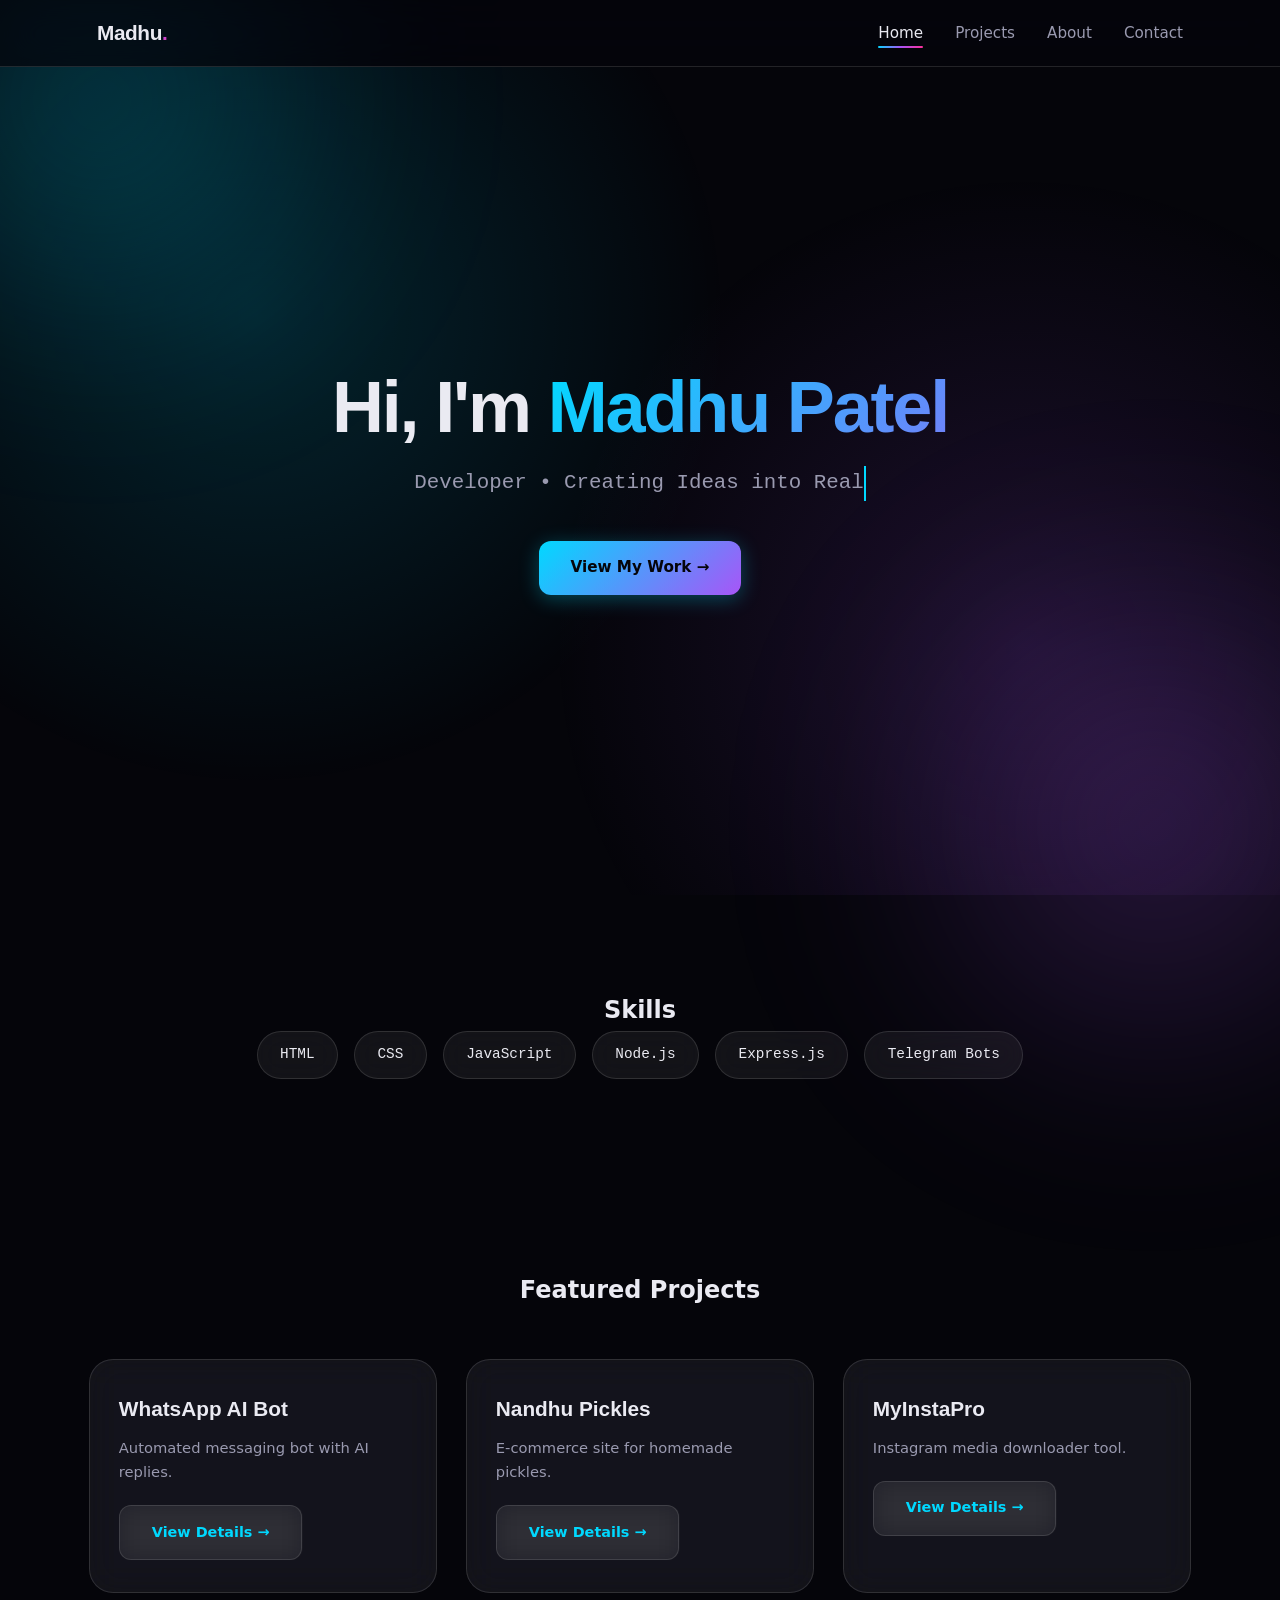
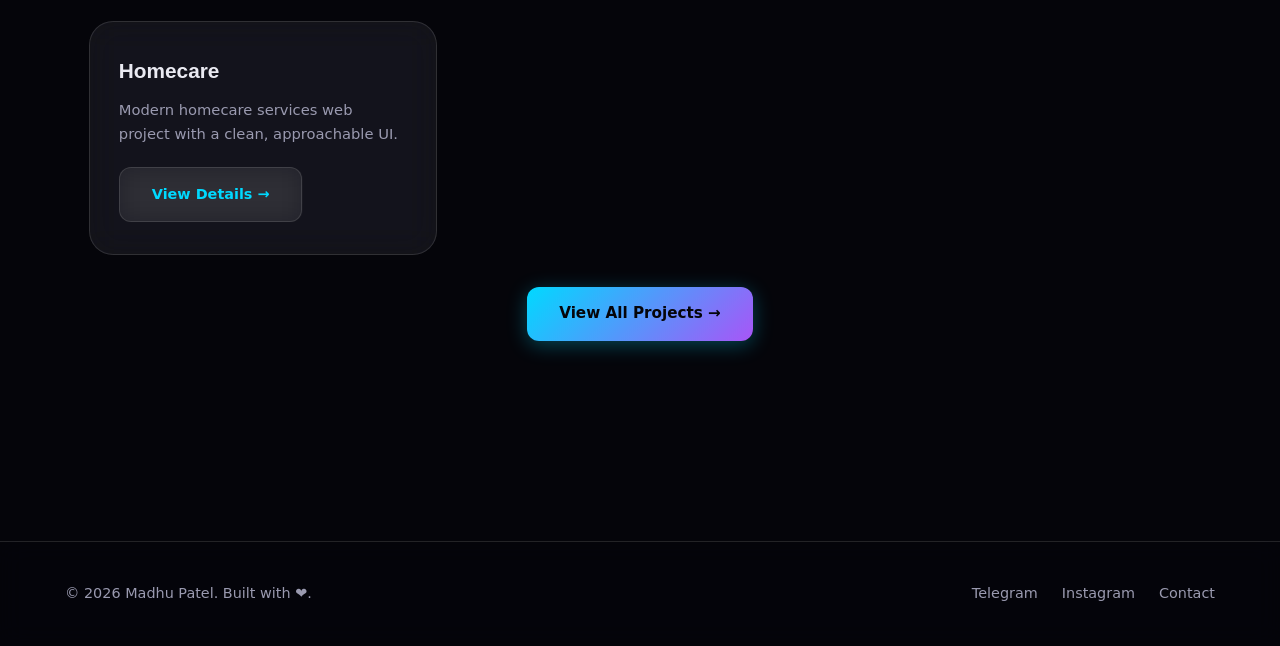
==== commit a75f9281: "Add fourth featured project 'Homecare' to index.html" ====
--- a/index.html
+++ b/index.html
@@ -27,25 +27,35 @@
     </div>
   </section>
 
-  <!-- FEATURED PROJECTS (3 preview cards) -->
+  <!-- FEATURED PROJECTS (4 preview cards) -->
   <section class="featured-projects">
     <h2>Featured Projects</h2>
     <div class="projects-grid">
+
       <article class="project-card">
         <h3>WhatsApp AI Bot</h3>
         <p>Automated messaging bot with AI replies.</p>
         <a href="projects/whatsapp-bot.html" class="btn-secondary">View Details →</a>
       </article>
+
       <article class="project-card">
         <h3>Nandhu Pickles</h3>
         <p>E-commerce site for homemade pickles.</p>
         <a href="projects/nandhu-pickles.html" class="btn-secondary">View Details →</a>
       </article>
+
       <article class="project-card">
         <h3>MyInstaPro</h3>
         <p>Instagram media downloader tool.</p>
         <a href="projects/myinstapro.html" class="btn-secondary">View Details →</a>
       </article>
+
+      <article class="project-card">
+        <h3>Homecare</h3>
+        <p>Modern homecare services web project with a clean, approachable UI.</p>
+        <a href="projects/HomeCare.html" class="btn-secondary">View Details →</a>
+      </article>
+
     </div>
     <div style="text-align:center; margin-top:2rem;">
       <a href="projects.html" class="btn-primary">View All Projects →</a>
--- a/css/style.css
+++ b/css/style.css
@@ -0,0 +1,828 @@
+/* ============================================================
+   1. RESET & VARIABLES
+============================================================ */
+*, *::before, *::after {
+  box-sizing: border-box;
+  margin: 0;
+  padding: 0;
+}
+
+:root {
+  --bg: #05050a;
+  --bg-2: #0a0a14;
+  --glass-bg: rgba(255, 255, 255, 0.06);
+  --glass-border: rgba(255, 255, 255, 0.12);
+  --glass-highlight: rgba(255, 255, 255, 0.18);
+  --text: #eaeaf2;
+  --text-muted: #9a9ab0;
+  --accent: #00d9ff;
+  --accent-2: #a855f7;
+  --accent-3: #ff2e97;
+  --gradient-main: linear-gradient(135deg, #00d9ff 0%, #a855f7 50%, #ff2e97 100%);
+  --font-sans: 'Inter', system-ui, -apple-system, sans-serif;
+  --font-display: 'Space Grotesk', 'Inter', sans-serif;
+  --font-mono: 'JetBrains Mono', monospace;
+  --radius: 16px;
+  --radius-lg: 24px;
+  --transition: 0.35s cubic-bezier(0.4, 0, 0.2, 1);
+}
+
+html { scroll-behavior: smooth; }
+
+body {
+  background: var(--bg);
+  color: var(--text);
+  font-family: var(--font-sans);
+  line-height: 1.65;
+  min-height: 100vh;
+  overflow-x: hidden;
+  -webkit-font-smoothing: antialiased;
+  position: relative;
+}
+
+/* Animated background orbs */
+body::before,
+body::after {
+  content: '';
+  position: fixed;
+  border-radius: 50%;
+  filter: blur(120px);
+  opacity: 0.35;
+  z-index: -1;
+  pointer-events: none;
+  animation: floatOrb 18s ease-in-out infinite;
+}
+
+body::before {
+  width: 500px;
+  height: 500px;
+  background: radial-gradient(circle, var(--accent), transparent 70%);
+  top: -150px;
+  left: -150px;
+}
+
+body::after {
+  width: 550px;
+  height: 550px;
+  background: radial-gradient(circle, var(--accent-2), transparent 70%);
+  bottom: -200px;
+  right: -150px;
+  animation-delay: -9s;
+}
+
+@keyframes floatOrb {
+  0%, 100% { transform: translate(0, 0) scale(1); }
+  33% { transform: translate(60px, -40px) scale(1.15); }
+  66% { transform: translate(-40px, 60px) scale(0.9); }
+}
+
+a { color: inherit; text-decoration: none; }
+img { max-width: 100%; display: block; }
+
+.container {
+  max-width: 1150px;
+  margin: 0 auto;
+  padding: 0 1.5rem;
+}
+
+/* ============================================================
+   2. GLASS / FROST MIXIN (reusable utility)
+============================================================ */
+.glass {
+  background: var(--glass-bg);
+  backdrop-filter: blur(18px) saturate(180%);
+  -webkit-backdrop-filter: blur(18px) saturate(180%);
+  border: 1px solid var(--glass-border);
+  border-radius: var(--radius-lg);
+  box-shadow: 0 8px 32px rgba(0, 0, 0, 0.4),
+              inset 0 1px 0 var(--glass-highlight);
+}
+
+/* ============================================================
+   3. NAVBAR
+============================================================ */
+.navbar {
+  position: sticky;
+  top: 0;
+  z-index: 1000;
+  background: rgba(5, 5, 10, 0.7);
+  backdrop-filter: blur(20px) saturate(180%);
+  -webkit-backdrop-filter: blur(20px) saturate(180%);
+  border-bottom: 1px solid var(--glass-border);
+  animation: slideDown 0.6s ease-out;
+}
+
+@keyframes slideDown {
+  from { transform: translateY(-100%); opacity: 0; }
+  to { transform: translateY(0); opacity: 1; }
+}
+
+.nav-container {
+  display: flex;
+  justify-content: space-between;
+  align-items: center;
+  padding: 1rem 2rem;
+  max-width: 1150px;
+  margin: 0 auto;
+}
+
+.logo {
+  font-family: var(--font-display);
+  font-weight: 700;
+  font-size: 1.3rem;
+  letter-spacing: -0.02em;
+}
+
+.logo span {
+  background: var(--gradient-main);
+  -webkit-background-clip: text;
+  background-clip: text;
+  -webkit-text-fill-color: transparent;
+}
+
+.nav-links {
+  display: flex;
+  gap: 2rem;
+  list-style: none;
+}
+
+.nav-links a {
+  position: relative;
+  color: var(--text-muted);
+  font-size: 0.95rem;
+  font-weight: 500;
+  padding: 0.4rem 0;
+  transition: color var(--transition);
+}
+
+.nav-links a::after {
+  content: '';
+  position: absolute;
+  bottom: 0;
+  left: 0;
+  width: 0;
+  height: 2px;
+  background: var(--gradient-main);
+  transition: width var(--transition);
+  border-radius: 2px;
+}
+
+.nav-links a:hover,
+.nav-links a.active {
+  color: var(--text);
+}
+
+.nav-links a:hover::after,
+.nav-links a.active::after {
+  width: 100%;
+}
+
+.menu-toggle {
+  display: none;
+  background: none;
+  border: none;
+  font-size: 1.8rem;
+  color: var(--text);
+  cursor: pointer;
+}
+
+@media (max-width: 768px) {
+  .menu-toggle { display: block; }
+  .nav-links {
+    display: none;
+    flex-direction: column;
+    position: absolute;
+    top: 100%;
+    left: 0;
+    right: 0;
+    background: rgba(10, 10, 20, 0.95);
+    backdrop-filter: blur(20px);
+    padding: 1.5rem 2rem;
+    border-bottom: 1px solid var(--glass-border);
+    gap: 1rem;
+  }
+  .nav-links.open { display: flex; animation: slideDown 0.3s ease-out; }
+}
+
+/* ============================================================
+   4. HERO — ANIMATED
+============================================================ */
+.hero {
+  position: relative;
+  min-height: 92vh;
+  display: flex;
+  flex-direction: column;
+  justify-content: center;
+  align-items: center;
+  text-align: center;
+  padding: 2rem 1.5rem;
+  overflow: hidden;
+}
+
+/* Gradient shimmer behind hero */
+.hero::before {
+  content: '';
+  position: absolute;
+  inset: 0;
+  background:
+    radial-gradient(circle at 20% 30%, rgba(0, 217, 255, 0.15), transparent 40%),
+    radial-gradient(circle at 80% 70%, rgba(168, 85, 247, 0.15), transparent 40%);
+  animation: heroGlow 8s ease-in-out infinite alternate;
+  pointer-events: none;
+}
+
+@keyframes heroGlow {
+  0% { opacity: 0.5; transform: scale(1); }
+  100% { opacity: 1; transform: scale(1.1); }
+}
+
+.hero > * { position: relative; z-index: 1; }
+
+.hero h1 {
+  font-family: var(--font-display);
+  font-size: clamp(2.5rem, 7vw, 4.5rem);
+  font-weight: 700;
+  line-height: 1.1;
+  letter-spacing: -0.03em;
+  margin-bottom: 1.2rem;
+  animation: fadeUp 0.9s ease-out both;
+}
+
+.hero h1 span {
+  background: var(--gradient-main);
+  background-size: 300% 300%;
+  -webkit-background-clip: text;
+  background-clip: text;
+  -webkit-text-fill-color: transparent;
+  animation: gradientShift 6s ease infinite;
+}
+
+@keyframes gradientShift {
+  0%, 100% { background-position: 0% 50%; }
+  50% { background-position: 100% 50%; }
+}
+
+.typewriter {
+  font-family: var(--font-mono);
+  color: var(--text-muted);
+  font-size: clamp(1rem, 2.5vw, 1.3rem);
+  margin-bottom: 2.5rem;
+  overflow: hidden;
+  border-right: 2px solid var(--accent);
+  white-space: nowrap;
+  animation:
+    fadeUp 0.9s ease-out 0.2s both,
+    typing 3.5s steps(40) 1s forwards,
+    blink 0.8s step-end infinite;
+  max-width: fit-content;
+}
+
+@keyframes typing {
+  from { width: 0; }
+  to { width: 100%; }
+}
+
+@keyframes blink {
+  50% { border-color: transparent; }
+}
+
+.hero .btn-primary {
+  animation: fadeUp 0.9s ease-out 0.4s both;
+}
+
+/* Floating badge (optional) */
+.hero-badge {
+  display: inline-flex;
+  align-items: center;
+  gap: 0.5rem;
+  padding: 0.5rem 1.2rem;
+  background: var(--glass-bg);
+  border: 1px solid var(--glass-border);
+  border-radius: 999px;
+  font-size: 0.85rem;
+  color: var(--text-muted);
+  margin-bottom: 1.5rem;
+  backdrop-filter: blur(12px);
+  animation: fadeUp 0.9s ease-out both;
+}
+
+.hero-badge::before {
+  content: '●';
+  color: #22c55e;
+  animation: pulse 2s ease-in-out infinite;
+}
+
+@keyframes pulse {
+  0%, 100% { opacity: 1; transform: scale(1); }
+  50% { opacity: 0.5; transform: scale(1.2); }
+}
+
+@keyframes fadeUp {
+  from { opacity: 0; transform: translateY(30px); }
+  to { opacity: 1; transform: translateY(0); }
+}
+
+/* ============================================================
+   5. BUTTONS
+============================================================ */
+.btn-primary,
+.btn-secondary {
+  display: inline-block;
+  padding: 0.9rem 2rem;
+  border-radius: 12px;
+  font-weight: 600;
+  font-size: 0.95rem;
+  transition: all var(--transition);
+  cursor: pointer;
+  border: none;
+}
+
+.btn-primary {
+  background: var(--gradient-main);
+  background-size: 200% 200%;
+  color: #05050a;
+  position: relative;
+  overflow: hidden;
+  animation: gradientShift 4s ease infinite;
+  box-shadow: 0 4px 20px rgba(0, 217, 255, 0.3);
+}
+
+.btn-primary:hover {
+  transform: translateY(-3px);
+  box-shadow: 0 8px 30px rgba(0, 217, 255, 0.5);
+}
+
+.btn-primary::before {
+  content: '';
+  position: absolute;
+  inset: 0;
+  background: linear-gradient(90deg, transparent, rgba(255,255,255,0.4), transparent);
+  transform: translateX(-100%);
+  transition: transform 0.6s;
+}
+
+.btn-primary:hover::before {
+  transform: translateX(100%);
+}
+
+.btn-secondary {
+  background: var(--glass-bg);
+  backdrop-filter: blur(12px);
+  border: 1px solid var(--glass-border);
+  color: var(--text);
+}
+
+.btn-secondary:hover {
+  border-color: var(--accent);
+  background: rgba(0, 217, 255, 0.1);
+  transform: translateY(-3px);
+}
+
+/* ============================================================
+   6. SECTION HEADINGS
+============================================================ */
+.section-title {
+  font-family: var(--font-display);
+  font-size: clamp(1.8rem, 4.5vw, 2.6rem);
+  font-weight: 700;
+  letter-spacing: -0.02em;
+  margin-bottom: 0.5rem;
+  position: relative;
+  display: inline-block;
+}
+
+.section-title::after {
+  content: '';
+  position: absolute;
+  bottom: -8px;
+  left: 0;
+  width: 60px;
+  height: 4px;
+  background: var(--gradient-main);
+  border-radius: 4px;
+}
+
+.section-subtitle {
+  color: var(--text-muted);
+  font-size: 1rem;
+  margin-bottom: 3rem;
+}
+
+.page-title {
+  font-family: var(--font-display);
+  font-size: clamp(2rem, 5vw, 3rem);
+  margin: 4rem 0 1rem;
+  animation: fadeUp 0.7s ease-out both;
+}
+
+/* ============================================================
+   7. SKILLS SECTION — Glass cards with stagger
+============================================================ */
+.skills-preview {
+  padding: 6rem 1.5rem;
+  text-align: center;
+  position: relative;
+}
+
+.skills-grid {
+  display: flex;
+  flex-wrap: wrap;
+  justify-content: center;
+  gap: 1rem;
+  max-width: 800px;
+  margin: 0 auto;
+}
+
+.skills-grid span {
+  padding: 0.7rem 1.4rem;
+  background: var(--glass-bg);
+  backdrop-filter: blur(12px);
+  border: 1px solid var(--glass-border);
+  border-radius: 999px;
+  font-family: var(--font-mono);
+  font-size: 0.9rem;
+  color: var(--text);
+  transition: all var(--transition);
+  cursor: default;
+  animation: fadeUp 0.6s ease-out both;
+}
+
+.skills-grid span:nth-child(1) { animation-delay: 0.05s; }
+.skills-grid span:nth-child(2) { animation-delay: 0.1s; }
+.skills-grid span:nth-child(3) { animation-delay: 0.15s; }
+.skills-grid span:nth-child(4) { animation-delay: 0.2s; }
+.skills-grid span:nth-child(5) { animation-delay: 0.25s; }
+.skills-grid span:nth-child(6) { animation-delay: 0.3s; }
+
+.skills-grid span:hover {
+  background: linear-gradient(135deg, rgba(0, 217, 255, 0.2), rgba(168, 85, 247, 0.2));
+  border-color: var(--accent);
+  transform: translateY(-4px) scale(1.05);
+  box-shadow: 0 10px 30px rgba(0, 217, 255, 0.25);
+}
+
+/* ============================================================
+   8. PROJECTS — SLIDE ANIMATION
+============================================================ */
+.featured-projects {
+  padding: 6rem 1.5rem;
+  max-width: 1150px;
+  margin: 0 auto;
+  text-align: center;
+}
+
+.projects-grid {
+  display: grid;
+  grid-template-columns: repeat(auto-fit, minmax(300px, 1fr));
+  gap: 1.8rem;
+  margin-top: 3rem;
+  text-align: left;
+}
+
+.project-card {
+  position: relative;
+  padding: 2rem 1.8rem;
+  background: var(--glass-bg);
+  backdrop-filter: blur(16px) saturate(180%);
+  -webkit-backdrop-filter: blur(16px) saturate(180%);
+  border: 1px solid var(--glass-border);
+  border-radius: var(--radius-lg);
+  overflow: hidden;
+  transition: all var(--transition);
+  animation: slideInUp 0.8s ease-out both;
+}
+
+/* Stagger for slide-in */
+.project-card:nth-child(1) { animation-delay: 0.1s; }
+.project-card:nth-child(2) { animation-delay: 0.25s; }
+.project-card:nth-child(3) { animation-delay: 0.4s; }
+.project-card:nth-child(4) { animation-delay: 0.55s; }
+.project-card:nth-child(5) { animation-delay: 0.7s; }
+.project-card:nth-child(6) { animation-delay: 0.85s; }
+
+@keyframes slideInUp {
+  from {
+    opacity: 0;
+    transform: translateY(50px) scale(0.95);
+  }
+  to {
+    opacity: 1;
+    transform: translateY(0) scale(1);
+  }
+}
+
+/* Hover accent line */
+.project-card::before {
+  content: '';
+  position: absolute;
+  top: 0;
+  left: 0;
+  right: 0;
+  height: 3px;
+  background: var(--gradient-main);
+  transform: scaleX(0);
+  transform-origin: left;
+  transition: transform var(--transition);
+}
+
+.project-card:hover::before {
+  transform: scaleX(1);
+}
+
+/* Inner glow on hover */
+.project-card::after {
+  content: '';
+  position: absolute;
+  inset: 0;
+  background: radial-gradient(circle at var(--mx, 50%) var(--my, 50%), rgba(0, 217, 255, 0.15), transparent 50%);
+  opacity: 0;
+  transition: opacity var(--transition);
+  pointer-events: none;
+}
+
+.project-card:hover::after { opacity: 1; }
+
+.project-card:hover {
+  transform: translateY(-8px);
+  border-color: var(--glass-highlight);
+  box-shadow: 0 20px 60px rgba(0, 217, 255, 0.2),
+              0 0 0 1px rgba(0, 217, 255, 0.3);
+}
+
+.project-card h3 {
+  font-family: var(--font-display);
+  font-size: 1.3rem;
+  margin-bottom: 0.6rem;
+  position: relative;
+  z-index: 1;
+}
+
+.project-card p {
+  color: var(--text-muted);
+  font-size: 0.92rem;
+  margin-bottom: 1.3rem;
+  position: relative;
+  z-index: 1;
+}
+
+.project-card a {
+  color: var(--accent);
+  font-weight: 600;
+  font-size: 0.9rem;
+  display: inline-flex;
+  align-items: center;
+  gap: 0.4rem;
+  position: relative;
+  z-index: 1;
+  transition: gap var(--transition);
+}
+
+.project-card a:hover { gap: 0.8rem; }
+
+/* ============================================================
+   9. ABOUT SECTION
+============================================================ */
+.about-section {
+  padding: 6rem 1.5rem;
+  max-width: 900px;
+  margin: 0 auto;
+  text-align: center;
+}
+
+.about-card {
+  padding: 3rem 2.5rem;
+  background: var(--glass-bg);
+  backdrop-filter: blur(20px) saturate(180%);
+  border: 1px solid var(--glass-border);
+  border-radius: var(--radius-lg);
+  box-shadow: 0 20px 60px rgba(0, 0, 0, 0.4);
+  text-align: left;
+  animation: fadeUp 0.9s ease-out both;
+}
+
+.about-card p {
+  color: var(--text-muted);
+  font-size: 1.05rem;
+  line-height: 1.8;
+  margin-bottom: 1.2rem;
+}
+
+.about-card p:last-child { margin-bottom: 0; }
+
+.about-card strong {
+  color: var(--text);
+  background: var(--gradient-main);
+  -webkit-background-clip: text;
+  background-clip: text;
+  -webkit-text-fill-color: transparent;
+}
+
+/* ============================================================
+   10. CONTACT SECTION
+============================================================ */
+.contact-section {
+  padding: 6rem 1.5rem;
+  max-width: 800px;
+  margin: 0 auto;
+  text-align: center;
+}
+
+.contact-grid {
+  display: grid;
+  grid-template-columns: repeat(auto-fit, minmax(220px, 1fr));
+  gap: 1.5rem;
+  margin-top: 2.5rem;
+}
+
+.contact-card {
+  padding: 2rem 1.5rem;
+  background: var(--glass-bg);
+  backdrop-filter: blur(16px);
+  border: 1px solid var(--glass-border);
+  border-radius: var(--radius);
+  transition: all var(--transition);
+  animation: fadeUp 0.7s ease-out both;
+}
+
+.contact-card:nth-child(1) { animation-delay: 0.1s; }
+.contact-card:nth-child(2) { animation-delay: 0.2s; }
+.contact-card:nth-child(3) { animation-delay: 0.3s; }
+
+.contact-card:hover {
+  transform: translateY(-6px);
+  border-color: var(--accent);
+  box-shadow: 0 15px 40px rgba(0, 217, 255, 0.2);
+}
+
+.contact-card .icon {
+  font-size: 2rem;
+  margin-bottom: 0.8rem;
+  display: block;
+}
+
+.contact-card h3 {
+  font-family: var(--font-display);
+  font-size: 1.1rem;
+  margin-bottom: 0.4rem;
+}
+
+.contact-card p {
+  color: var(--text-muted);
+  font-size: 0.9rem;
+}
+
+/* ============================================================
+   11. PROJECT DETAIL PAGE
+============================================================ */
+.project-detail {
+  max-width: 850px;
+  margin: 4rem auto;
+  padding: 0 1.5rem;
+  animation: fadeUp 0.7s ease-out both;
+}
+
+.back-link {
+  color: var(--accent);
+  display: inline-flex;
+  align-items: center;
+  gap: 0.4rem;
+  margin-bottom: 2rem;
+  font-weight: 500;
+  transition: gap var(--transition);
+}
+
+.back-link:hover { gap: 0.8rem; }
+
+.project-detail h1 {
+  font-family: var(--font-display);
+  font-size: clamp(2rem, 5vw, 3rem);
+  margin-bottom: 0.5rem;
+}
+
+.project-subtitle {
+  color: var(--text-muted);
+  font-family: var(--font-mono);
+  font-size: 0.95rem;
+  margin-bottom: 2.5rem;
+}
+
+.project-image {
+  width: 100%;
+  border-radius: var(--radius-lg);
+  margin: 2rem 0;
+  border: 1px solid var(--glass-border);
+  box-shadow: 0 20px 60px rgba(0, 0, 0, 0.5);
+}
+
+.project-detail section {
+  margin-bottom: 2.5rem;
+  padding: 2rem;
+  background: var(--glass-bg);
+  backdrop-filter: blur(16px);
+  border: 1px solid var(--glass-border);
+  border-radius: var(--radius);
+}
+
+.project-detail section h2 {
+  font-family: var(--font-display);
+  font-size: 1.4rem;
+  margin-bottom: 1rem;
+  color: var(--accent);
+}
+
+.tech-list {
+  display: flex;
+  flex-wrap: wrap;
+  gap: 0.7rem;
+  list-style: none;
+  margin-top: 0.8rem;
+}
+
+.tech-list li {
+  padding: 0.5rem 1rem;
+  background: var(--glass-bg);
+  border: 1px solid var(--glass-border);
+  border-radius: 999px;
+  font-family: var(--font-mono);
+  font-size: 0.85rem;
+  transition: all var(--transition);
+}
+
+.tech-list li:hover {
+  border-color: var(--accent);
+  color: var(--accent);
+}
+
+.project-actions {
+  display: flex;
+  gap: 1rem;
+  margin-top: 2.5rem;
+  flex-wrap: wrap;
+}
+
+/* ============================================================
+   12. FOOTER
+============================================================ */
+.footer {
+  border-top: 1px solid var(--glass-border);
+  padding: 2.5rem 1.5rem;
+  margin-top: 6rem;
+  background: rgba(5, 5, 10, 0.5);
+  backdrop-filter: blur(12px);
+}
+
+.footer-inner {
+  max-width: 1150px;
+  margin: 0 auto;
+  display: flex;
+  justify-content: space-between;
+  align-items: center;
+  flex-wrap: wrap;
+  gap: 1rem;
+  color: var(--text-muted);
+  font-size: 0.9rem;
+}
+
+.footer-links {
+  display: flex;
+  gap: 1.5rem;
+}
+
+.footer-links a {
+  transition: color var(--transition);
+}
+
+.footer-links a:hover { color: var(--accent); }
+
+/* ============================================================
+   13. SCROLL REVEAL HELPER
+============================================================ */
+.reveal {
+  opacity: 0;
+  transform: translateY(40px);
+  transition: opacity 0.8s ease, transform 0.8s ease;
+}
+
+.reveal.visible {
+  opacity: 1;
+  transform: translateY(0);
+}
+
+/* ============================================================
+   14. RESPONSIVE
+============================================================ */
+@media (max-width: 768px) {
+  .hero { min-height: 80vh; }
+  .projects-grid { grid-template-columns: 1fr; }
+  .about-card { padding: 2rem 1.5rem; }
+  .project-detail section { padding: 1.5rem; }
+  .footer-inner { flex-direction: column; text-align: center; }
+}
+
+@media (prefers-reduced-motion: reduce) {
+  *, *::before, *::after {
+    animation-duration: 0.01ms !important;
+    animation-iteration-count: 1 !important;
+    transition-duration: 0.01ms !important;
+  }
+   }
